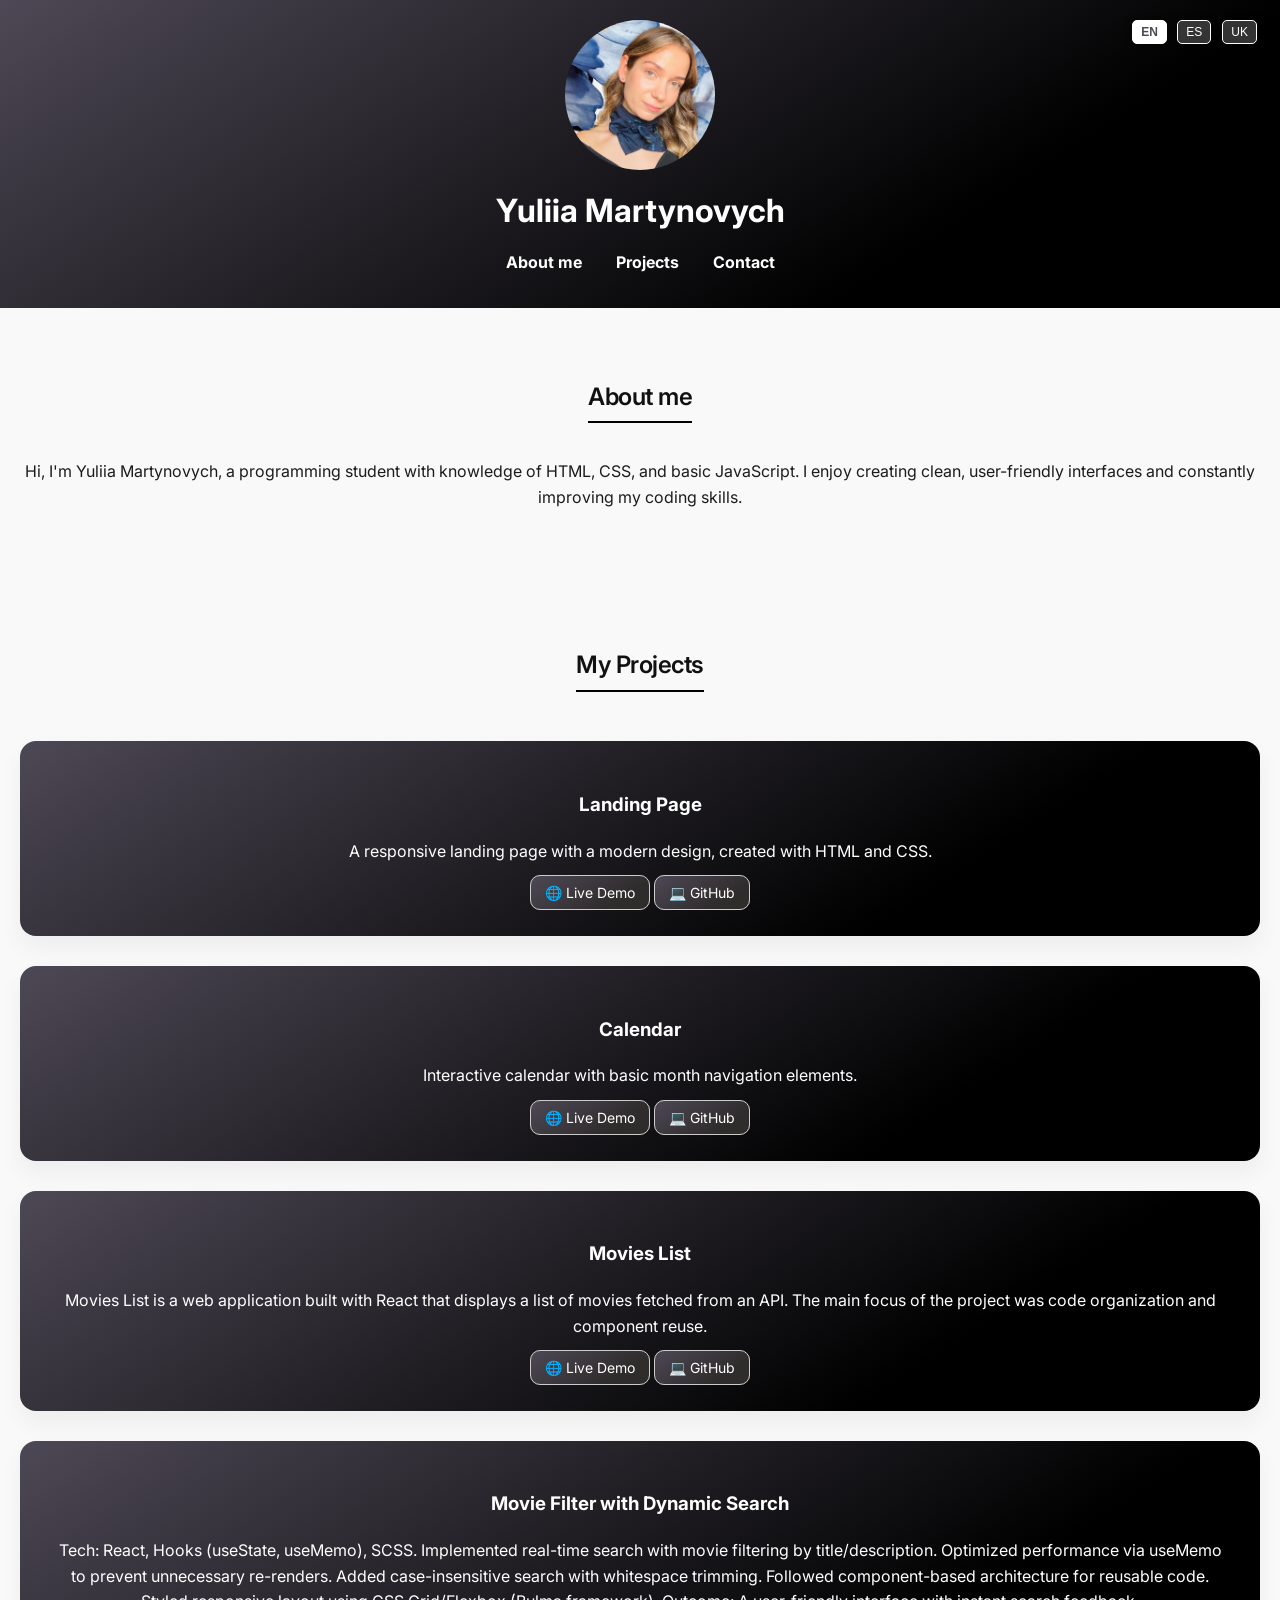
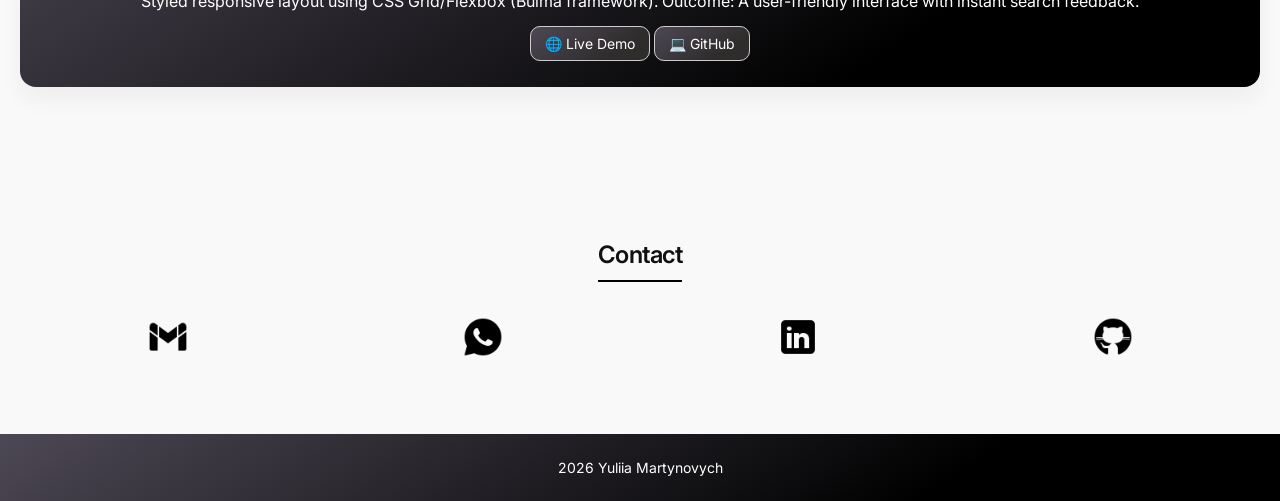
==== index.html @ d43023d7 "Add game2048" ====
<!DOCTYPE html>
<html lang="en">
  <head>
    <meta charset="UTF-8" />
    <meta name="viewport" content="width=device-width, initial-scale=1.0" />
    <title>Yuliia Martynovych - Portfolio</title>
    <link rel="stylesheet" href="css/style.css" />
    <script src="app.js" defer></script>
    <link
      href="https://fonts.googleapis.com/css2?family=Inter:wght@400;600;700&display=swap"
      rel="stylesheet"
    />

    <link rel="icon" type="image/x-icon" href="img/YM.ico" />
  </head>
  <body>
    <header class="header" id="top" role="banner">
      <img
        src="img/perfil.jpg"
        alt="portrait of Yuliia Martynovych"
        class="profile-photo"
      />

      <div class="language-buttons">
        <button onclick="translatePage('en')">EN</button>
        <button onclick="translatePage('es')">ES</button>
        <button onclick="translatePage('uk')">UK</button>
      </div>

      <h1 data-translate="title">Yuliia Martynovych</h1>
      <nav class="header__info" role="navigation" aria-label="Main menu">
        <ul>
          <li><a data-translate="about" href="#about">About me</a></li>
          <li><a data-translate="projects" href="#projects">Projects</a></li>
          <li><a data-translate="contact" href="#contact">Contact</a></li>
        </ul>
      </nav>
    </header>
    <main>
      <section class="about" id="about">
        <h2 data-translate="about">About me</h2>
        <p data-translate="welcome">
          Hi, I'm Yuliia Martynovych, a programming student with knowledge of
          HTML, CSS, and basic JavaScript. I'm passionate about web design and
          technology. I enjoy creating clean, user-friendly interfaces and
          constantly improving my coding skills.
        </p>
      </section>

      <section class="projects" id="projects">
        <h2 data-translate="my_projects">My Projects</h2>

        <div class="project__card">
          <h3>Landing Page</h3>
          <p class="project__card-text">
            A responsive landing page with a modern design, created with HTML
            and CSS.
          </p>
          <div class="project-links">
            <a
              href="https://yuliimar.github.io/layout_landing-page/"
              target="_blank"
              >🌐 Live Demo</a
            >
            <a
              href="https://github.com/yuliimar/layout_landing-page/tree/develop"
              target="_blank"
              >💻 GitHub</a
            >
          </div>
        </div>

        <div class="project__card">
          <h3>Calendar</h3>
          <p class="project__card-text">
            Interactive calendar with basic month navigation elements.
          </p>
          <div class="project-links">
            <a
              href="https://yuliimar.github.io/layout_calendar/"
              target="_blank"
              >🌐 Live Demo</a
            >
            <a
              href="https://github.com/yuliimar/layout_calendar"
              target="_blank"
              >💻 GitHub</a
            >
          </div>
        </div>
        <div class="project__card">
          <h3>Movies List</h3>
          <p class="project__card-text">
            Movies List is a web application built with React that displays a
            list of movies fetched from an API. The main focus of the project
            was code organization and component reuse.
          </p>
          <div class="project-links">
            <a
              href="https://yuliimar.github.io/react_movies-list-js/"
              target="_blank"
              >🌐 Live Demo</a
            >
            <a
              href="https://github.com/yuliimar/react_movies-list-js.git"
              target="_blank"
              >💻 GitHub</a
            >
          </div>
        </div>

        <div class="project__card">
          <h3>Movie Filter with Dynamic Search</h3>
          <p class="project__card-text">
            Tech: React, Hooks (useState, useMemo), SCSS. Implemented real-time
            search with movie filtering by title/description. Optimized
            performance via useMemo to prevent unnecessary re-renders. Added
            case-insensitive search with whitespace trimming. Followed
            component-based architecture for reusable code. Styled responsive
            layout using CSS Grid/Flexbox (Bulma framework). Outcome: A
            user-friendly interface with instant search feedback.
          </p>
          <div class="project-links">
            <a
              href="https://yuliimar.github.io/react_movies-list-filter-js/"
              target="_blank"
              >🌐 Live Demo</a
            >
            <a
              href="https://github.com/yuliimar/react_movies-list-filter-js.git"
              target="_blank"
              >💻 GitHub</a
            >
          </div>
        </div>
      </section>

      <section class="contact" id="contact">
        <h2 data-translate="contact">Contact</h2>
        <div class="contact__container">
          <a
            class="contact__link"
            href="mailto:yuliiamartynovych@gmail.com"
            aria-label="Send email"
            ><img
              class="contact__icon"
              src="img/gmail.png"
              alt="Email Yuliia"
              width="40"
              height="40"
              loading="lazy"
          /></a>

          <a
            class="contact__link"
            href="https://wa.me/+34689287088"
            target="_blank"
            rel="noopener"
            aria-label="Contact by WhatsApp"
            ><img
              class="contact__icon"
              src="img/whatsapp.png"
              alt="Whatsapp Yuliia"
              width="40"
              height="40"
              loading="lazy"
          /></a>
          <a
            class="contact__link"
            href="https://www.linkedin.com/in/yuliia-martynovych-01570817b"
            target="_blank"
            rel="noopener"
            aria-label="Linkedin Yuliia"
            ><img
              class="contact__icon"
              src="img/linkedin.png"
              alt="Linkedin Yuliia"
              width="40"
              height="40"
              loading="lazy"
          /></a>
          <a
            class="contact__link"
            href="https://github.com/yuliimar"
            target="_blank"
            rel="noopener"
            aria-label="GitHub Yuliia"
            ><img
              class="contact__icon"
              src="img/github.png"
              alt="GitHub Yuliia"
              width="40"
              height="40"
              loading="lazy"
          /></a>
        </div>
      </section>
    </main>

    <footer role="contentinfo">
      <p><span id="current-year">2025 </span> Yuliia Martynovych</p>
    </footer>

    <script>
      document.getElementById("current-year").textContent =
        new Date().getFullYear();
    </script>
    <a href="#top" class="scroll__top" aria-label="Back to top">🔝</a>
  </body>
</html>
---- css/style.css ----
html {
  scroll-behavior: smooth;
}

body {
  font-family: "Inter", sans-serif;
  margin: 0;
  padding: 0;
  text-align: center;
  background-color: #f9f9f9;
  color: #1c1c1e;
}

/* Botones de idioma */

@media (max-width: 320px) {
  .language-buttons {
    flex-direction: column;
    gap: 3px;
  }
}

.language-buttons {
  position: absolute;
  top: 15px;
  right: 15px;
  z-index: 100;
  display: flex;
  gap: 5px;

  padding: 5px;
  border-radius: 8px;
  backdrop-filter: blur(5px); /* Efecto de vidrio esmerilado */
}

.language-buttons button {
  background: rgba(255, 255, 255, 0.2);
  border: 1px solid white;
  color: white;
  padding: 4px 8px;
  font-size: 12px;
  margin: 0 3px;
  border-radius: 5px;
  cursor: pointer;
  transition: all 0.3s;
}

@media (max-width: 480px) {
  .header {
    padding-top: 50px;
  }

  .language-buttons {
    top: 5px;
    right: 5px;
  }

  .profile-photo {
    margin-top: 20px; /* Empuja la foto hacia abajo */
  }
}

.language-buttons button:hover {
  background: rgba(255, 255, 255, 0.4);
}

/* Estado activo */
.language-buttons button.active {
  background: white;
  color: #4d4855;
  font-weight: bold;
}

h2 {
  border-bottom: 2px solid #000;
  display: inline-block;
  padding-bottom: 5px;
  font-weight: 600;
  letter-spacing: -0.5px;
  color: #111;
}

h3 {
  color: white;
}

.project-links a {
  background-image: linear-gradient(147deg, #4d4855 0%, #2f2c2c 74%);
  border: 1px solid #ccc;
  padding: 8px 14px;
  border-radius: 10px;
  font-size: 14px;
  transition: all 0.2s ease;
}

.project-links a:hover {
  padding: 10px 16px;
  transform: translateY(-2px);
  box-shadow: 0 4px 6px rgba(0, 0, 0, 0.1);
}

.project__card {
  background-image: linear-gradient(147deg, #4d4855 0%, #000000 74%);
  border-radius: 16px;
  padding: 30px;
  margin: 30px auto;
  box-shadow: 0 12px 24px rgba(0, 0, 0, 0.05);
  transition: box-shadow 0.3s ease;
}

.project__card-text {
  color: white;
}

header {
  background-image: linear-gradient(147deg, #4d4855 0%, #000000 74%);
  color: white;
  padding: 20px;
}

.header__info ul li a {
  color: #1c1c1e;
  font-weight: 600;
}

.header__info ul li a:hover {
  text-decoration: underline;
}

section {
  line-height: 1.6;
  padding: 80px 20px;
}

.profile-photo {
  width: 150px;
  height: 150px;
  border-radius: 50%;
  object-fit: cover;
  display: block;
  margin: 0 auto 10px;
}

.header__info ul {
  list-style: none;
  padding: 0;
}

.header__info ul li {
  display: inline;
  margin: 0 15px;
}

.header__info ul li a {
  color: white;
  text-decoration: none;
  font-weight: bold;
}

section {
  padding: 50px 20px;
  max-width: 1400px;
  margin: auto;
  animation: fadeIn 1s ease-in-out;
}

@media (max-width: 768px) {
  nav ul li {
    display: block;
    margin: 10px 0;
  }
  .profile-photo {
    width: 120px;
    height: 120px;
  }
}

a {
  color: white;
  text-decoration: none;
}

/* Contact */

.contact__container {
  display: flex;
  align-items: center;
  justify-content: space-around;
  gap: 20px;
  margin-top: 15px;
}

.contact__link {
  display: inline-block;
  transition: transform 0.2s ease;
}

.contact__icon {
  width: 40px;
  height: 40px;
  transition: all 0.3s cubic-bezier(0.25, 0.46, 0.45, 1.5);
}

.contact__link:hover {
  transform: translateY(-3px);
}

.contact__link:hover .contact__icon {
  transform: scale(1.2);
}

/* scrollTopBtn */

.scroll__top {
  position: fixed;
  right: 1.5rem;
  bottom: 1.5rem;
  width: 50px;
  height: 50px;
  background: #e1e1e1;
  color: #000;
  border-radius: 50%;
  box-shadow: 0 2px 5px rgba(0, 0, 0, 0.2);
  text-decoration: none;
  font-size: 1.5rem;
  display: flex;
  justify-content: center;
  align-items: center;
  transition: all 0.3s ease;
  opacity: 0;
  visibility: hidden;
  transform: translateY(20px);
  cursor: pointer;
}

.scroll__top.visible {
  opacity: 1;
  visibility: visible;
  transform: translateY(0);
}

.scroll__top:hover {
  background: #d0d0d0;
  transform: translateY(-3px);
}

/* footer diseño */
footer {
  background-color: #4d4855;
  background-image: linear-gradient(147deg, #4d4855 0%, #000000 74%);
  color: white;
  text-align: center;
  padding: 20px;
  margin-top: 20px;
  font-size: 14px;
}

footer p {
  margin: 5px 0;
}

/* Modo oscuro */
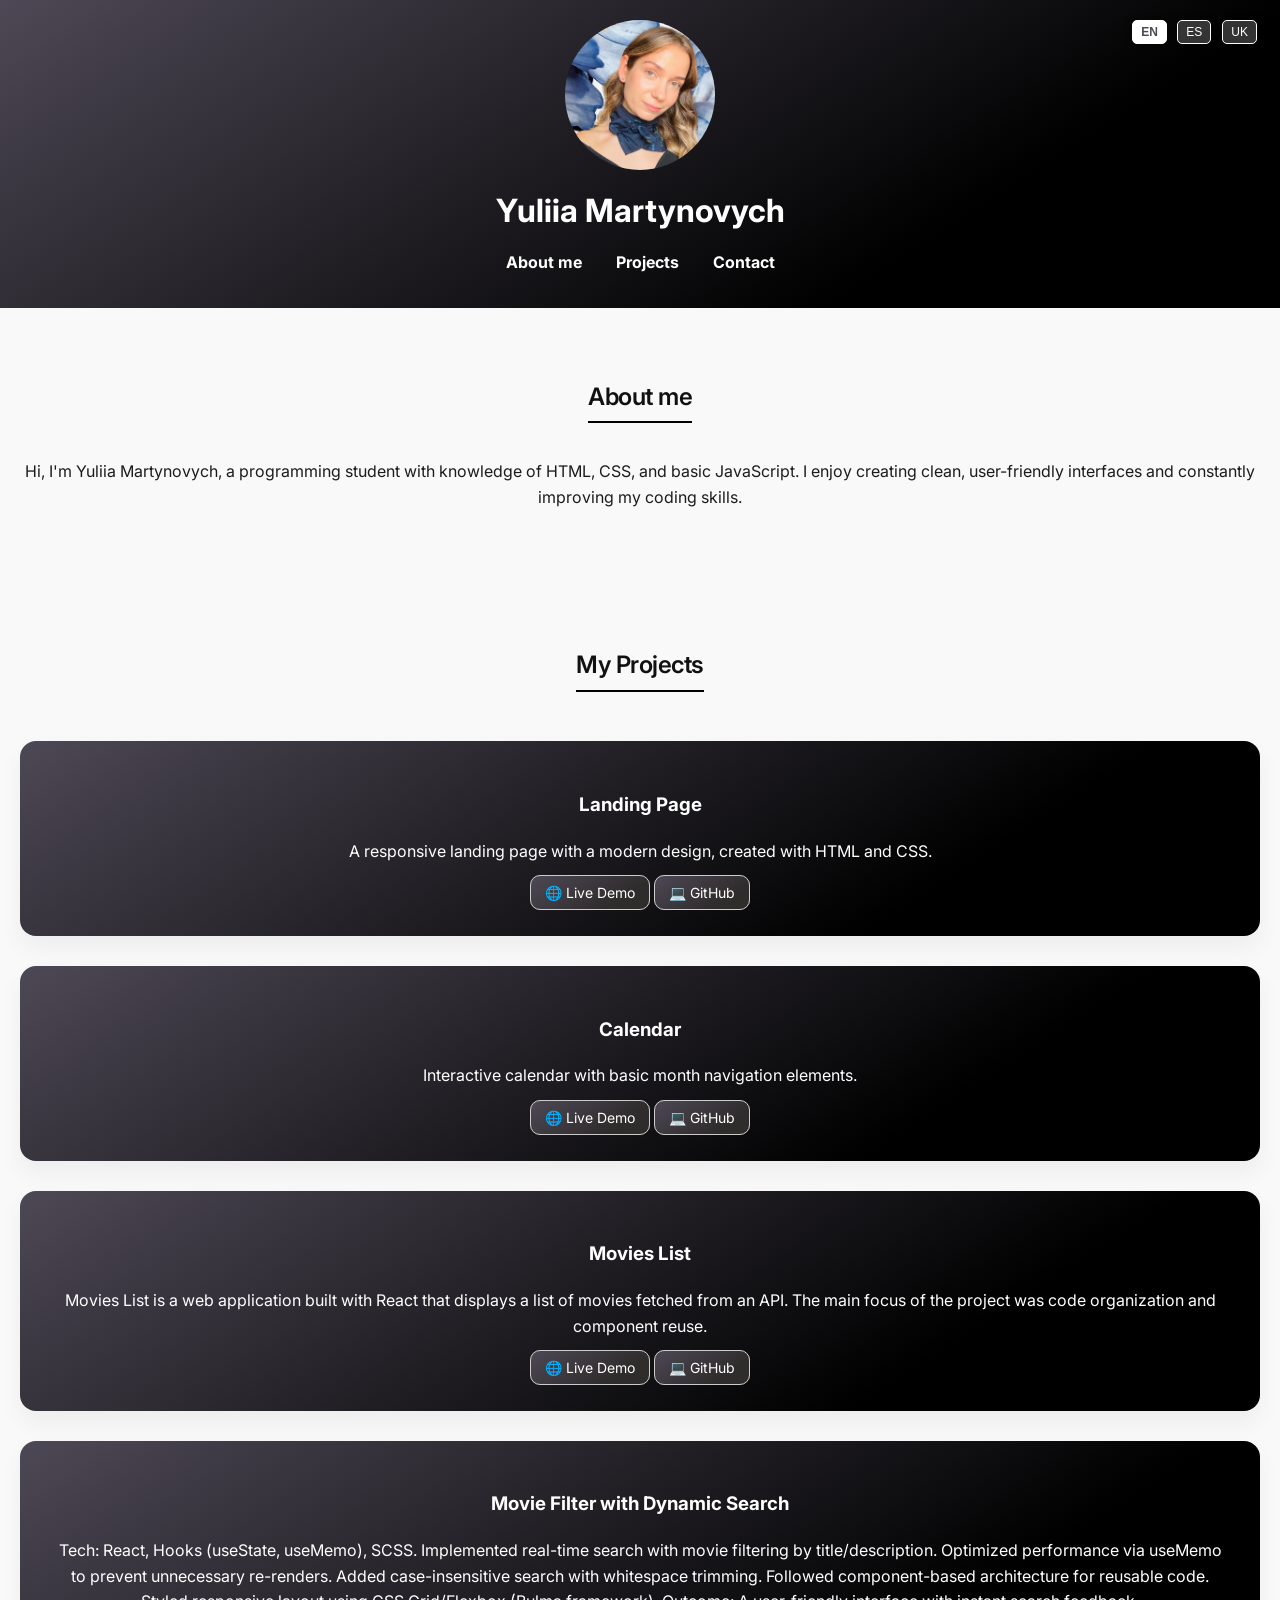
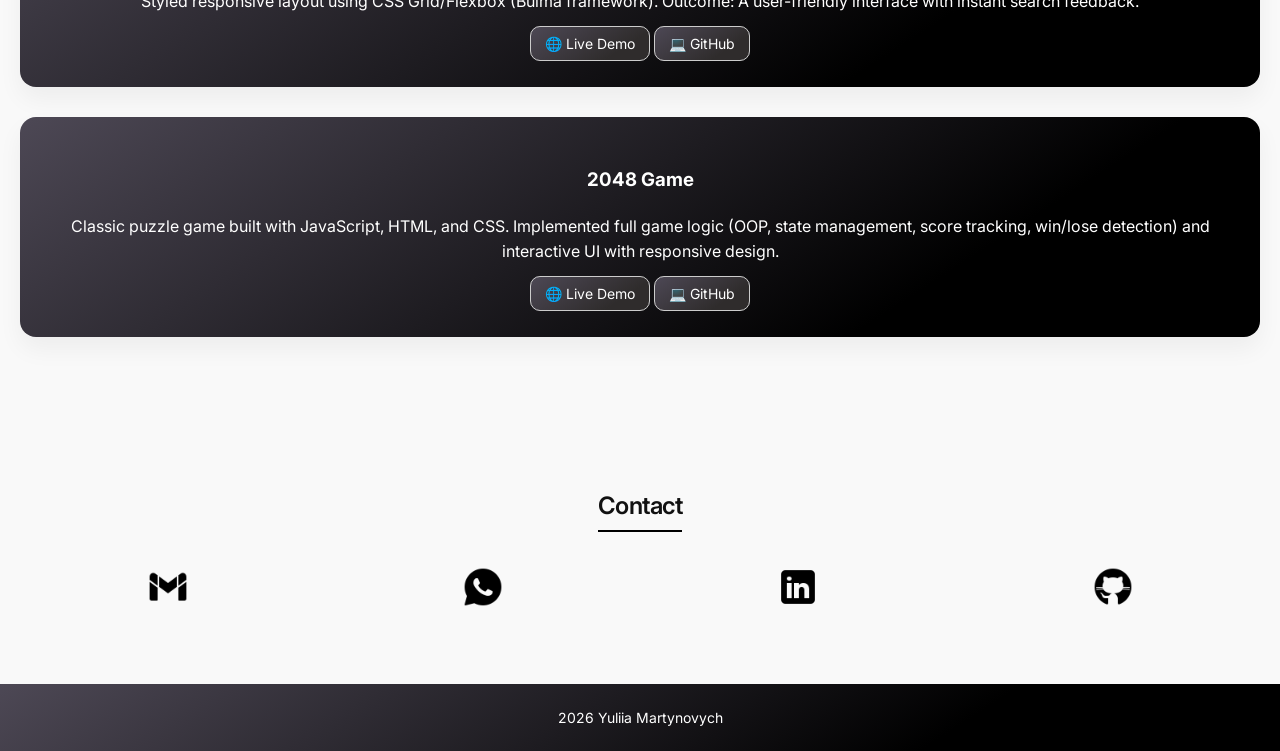
==== commit 5a4fc9a9: "add projects" ====
--- a/index.html
+++ b/index.html
@@ -133,6 +133,25 @@
             >
           </div>
         </div>
+
+        <div class="project__card">
+          <h3>2048 Game</h3>
+          <p class="project__card-text">
+            Classic puzzle game built with JavaScript, HTML, and CSS.
+            Implemented full game logic (OOP, state management, score tracking,
+            win/lose detection) and interactive UI with responsive design.
+          </p>
+          <div class="project-links">
+            <a href="https://yuliimar.github.io/js_2048_game/" target="_blank"
+              >🌐 Live Demo</a
+            >
+            <a
+              href="https://github.com/yuliimar/js_2048_game/tree/develop"
+              target="_blank"
+              >💻 GitHub</a
+            >
+          </div>
+        </div>
       </section>
 
       <section class="contact" id="contact">
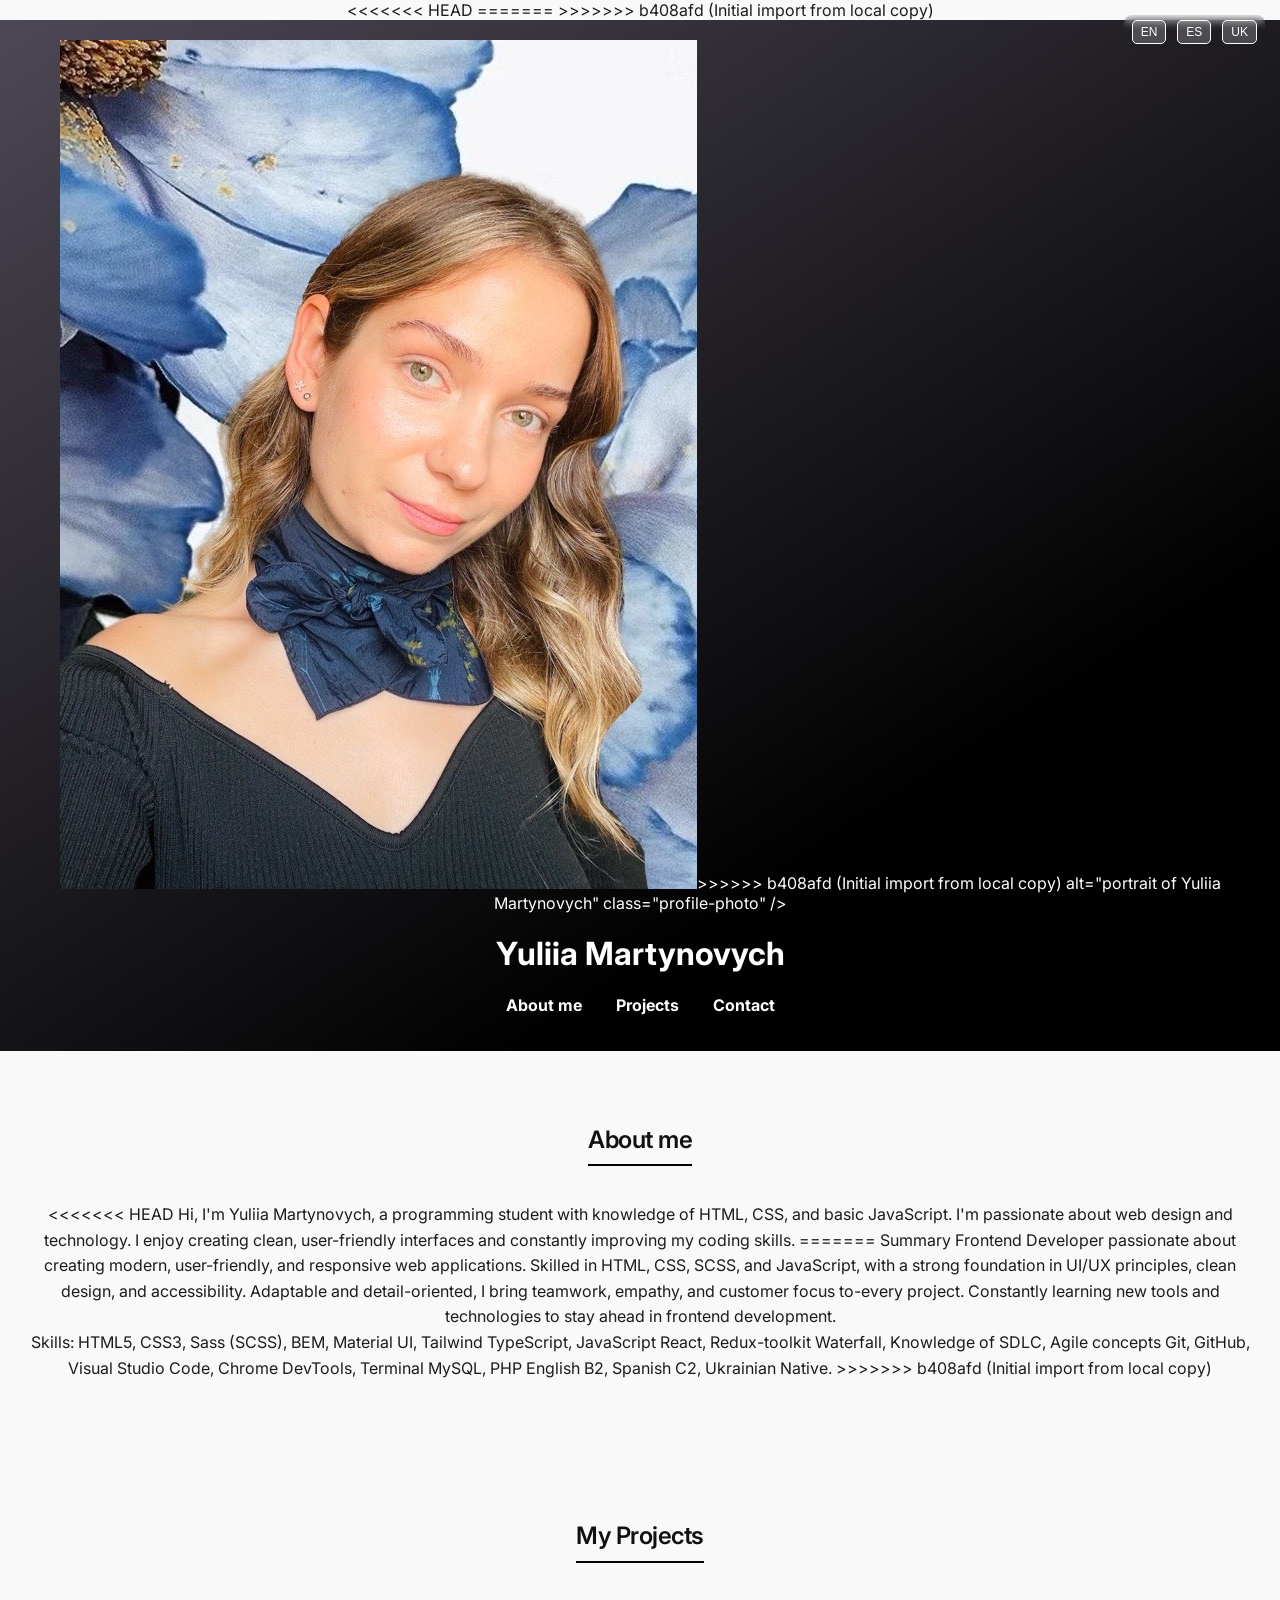
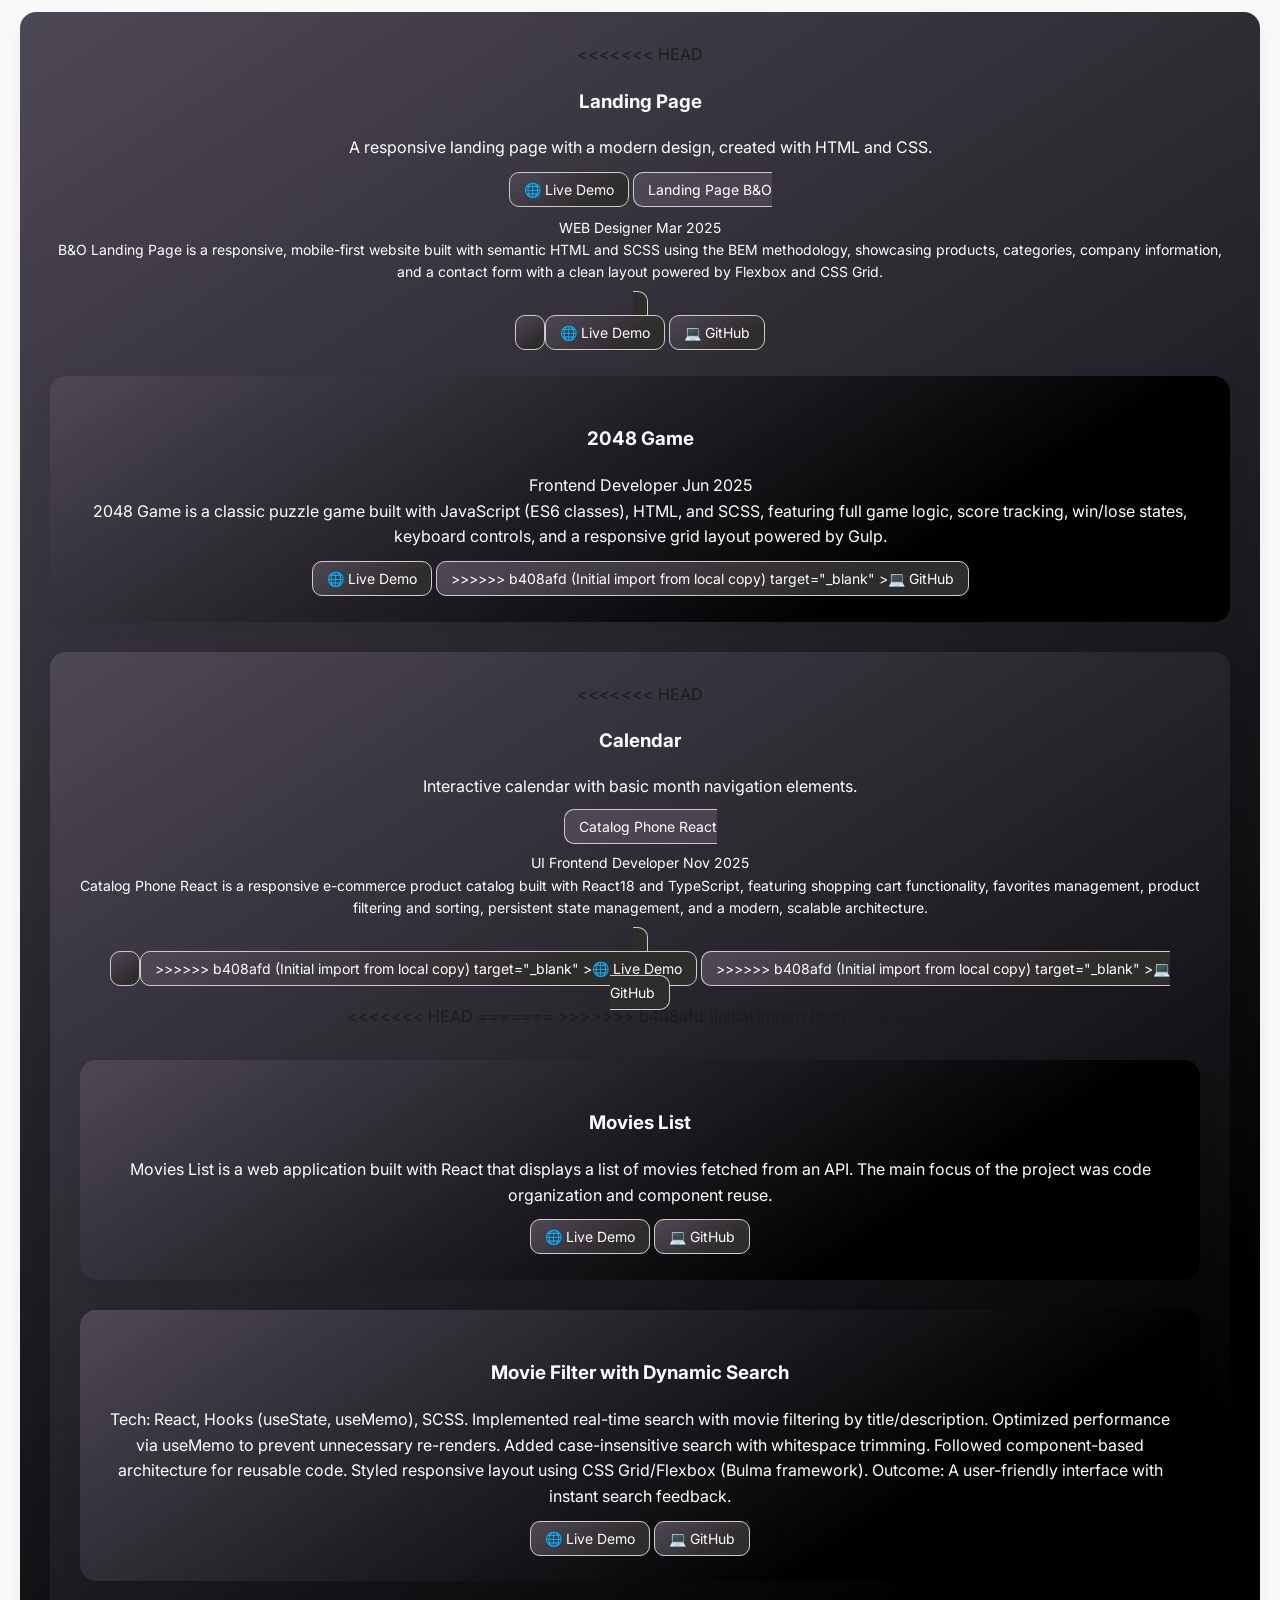
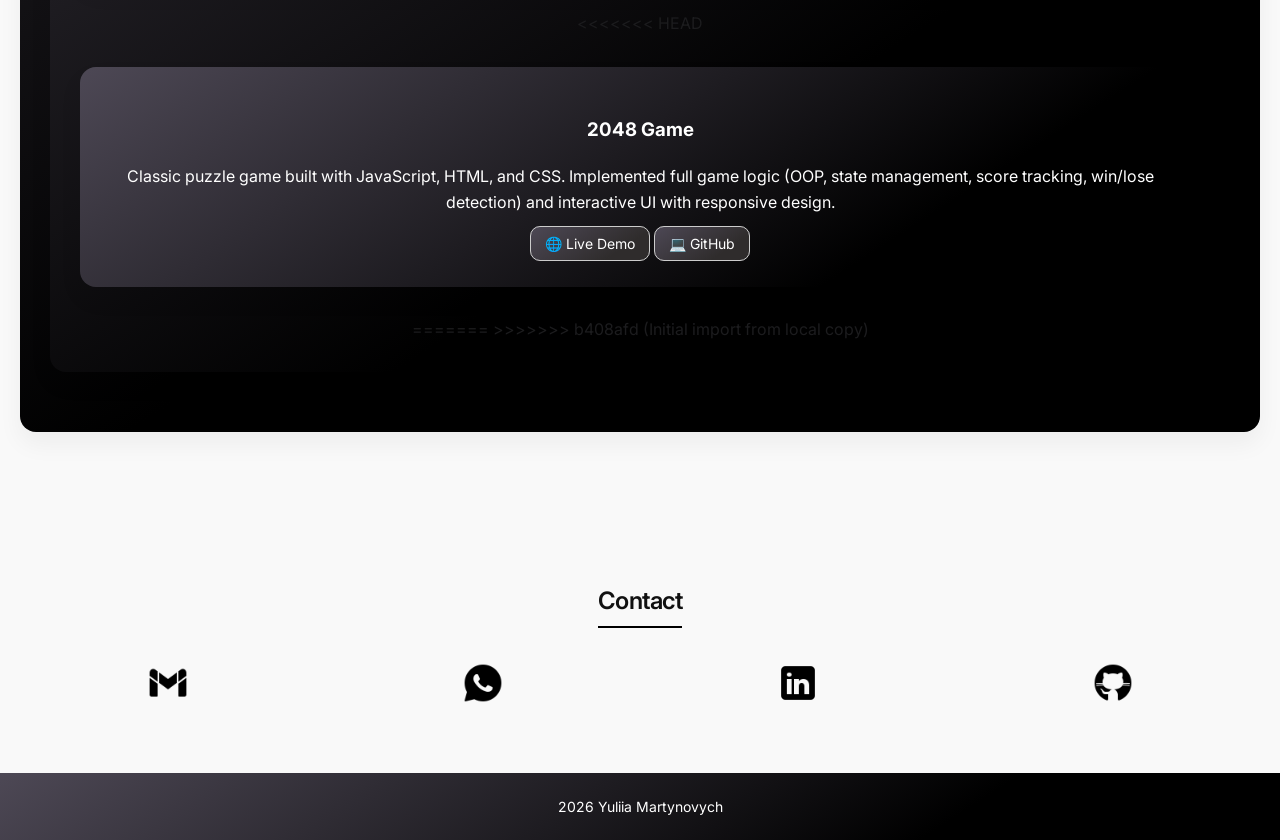
==== commit 126481cb: "Initial import from local copy" ====
--- a/index.html
+++ b/index.html
@@ -1,4 +1,8 @@
+<<<<<<< HEAD
 <!DOCTYPE html>
+=======
+<!doctype html>
+>>>>>>> b408afd (Initial import from local copy)
 <html lang="en">
   <head>
     <meta charset="UTF-8" />
@@ -16,7 +20,11 @@
   <body>
     <header class="header" id="top" role="banner">
       <img
+<<<<<<< HEAD
         src="img/perfil.jpg"
+=======
+        src="img/perfil.jpeg"
+>>>>>>> b408afd (Initial import from local copy)
         alt="portrait of Yuliia Martynovych"
         class="profile-photo"
       />
@@ -40,10 +48,25 @@
       <section class="about" id="about">
         <h2 data-translate="about">About me</h2>
         <p data-translate="welcome">
+<<<<<<< HEAD
           Hi, I'm Yuliia Martynovych, a programming student with knowledge of
           HTML, CSS, and basic JavaScript. I'm passionate about web design and
           technology. I enjoy creating clean, user-friendly interfaces and
           constantly improving my coding skills.
+=======
+          Summary Frontend Developer passionate about creating modern,
+          user-friendly, and responsive web applications. Skilled in HTML, CSS,
+          SCSS, and JavaScript, with a strong foundation in UI/UX principles,
+          clean design, and accessibility. Adaptable and detail-oriented, I
+          bring teamwork, empathy, and customer focus to-every project.
+          Constantly learning new tools and technologies to stay ahead in
+          frontend development.
+          <br />
+          Skills: HTML5, CSS3, Sass (SCSS), BEM, Material UI, Tailwind
+          TypeScript, JavaScript React, Redux-toolkit Waterfall, Knowledge of
+          SDLC, Agile concepts Git, GitHub, Visual Studio Code, Chrome DevTools,
+          Terminal MySQL, PHP English B2, Spanish C2, Ukrainian Native.
+>>>>>>> b408afd (Initial import from local copy)
         </p>
       </section>
 
@@ -51,6 +74,7 @@
         <h2 data-translate="my_projects">My Projects</h2>
 
         <div class="project__card">
+<<<<<<< HEAD
           <h3>Landing Page</h3>
           <p class="project__card-text">
             A responsive landing page with a modern design, created with HTML
@@ -64,13 +88,51 @@
             >
             <a
               href="https://github.com/yuliimar/layout_landing-page/tree/develop"
-              target="_blank"
-              >💻 GitHub</a
-            >
-          </div>
-        </div>
-
-        <div class="project__card">
+=======
+          <h3>Landing Page B&O</h3>
+          <p class="project__card-text">
+            WEB Designer Mar 2025
+            <br />
+            B&O Landing Page is a responsive, mobile-first website built with
+            semantic HTML and SCSS using the BEM methodology, showcasing
+            products, categories, company information, and a contact form with a
+            clean layout powered by Flexbox and CSS Grid.
+          </p>
+          <div class="project-links">
+            <a href="https://yuliimar.github.io/b-q-page/" target="_blank"
+              >🌐 Live Demo</a
+            >
+            <a href="https://github.com/yuliimar/b-q-page" target="_blank"
+              >💻 GitHub</a
+            >
+          </div>
+        </div>
+
+        <div class="project__card">
+          <h3>2048 Game</h3>
+          <p class="project__card-text">
+            Frontend Developer Jun 2025
+            <br />
+            2048 Game is a classic puzzle game built with JavaScript (ES6
+            classes), HTML, and SCSS, featuring full game logic, score tracking,
+            win/lose states, keyboard controls, and a responsive grid layout
+            powered by Gulp.
+          </p>
+          <div class="project-links">
+            <a href="https://yuliimar.github.io/js_2048_game/" target="_blank"
+              >🌐 Live Demo</a
+            >
+            <a
+              href="https://github.com/yuliimar/js_2048_game/tree/develop"
+>>>>>>> b408afd (Initial import from local copy)
+              target="_blank"
+              >💻 GitHub</a
+            >
+          </div>
+        </div>
+
+        <div class="project__card">
+<<<<<<< HEAD
           <h3>Calendar</h3>
           <p class="project__card-text">
             Interactive calendar with basic month navigation elements.
@@ -78,16 +140,38 @@
           <div class="project-links">
             <a
               href="https://yuliimar.github.io/layout_calendar/"
-              target="_blank"
-              >🌐 Live Demo</a
-            >
-            <a
-              href="https://github.com/yuliimar/layout_calendar"
-              target="_blank"
-              >💻 GitHub</a
-            >
-          </div>
-        </div>
+=======
+          <h3>Catalog Phone React</h3>
+          <p class="project__card-text">
+            UI Frontend Developer Nov 2025
+            <br />
+            Catalog Phone React is a responsive e-commerce product catalog built
+            with React18 and TypeScript, featuring shopping cart functionality,
+            favorites management, product filtering and sorting, persistent
+            state management, and a modern, scalable architecture.
+          </p>
+          <div class="project-links">
+            <a
+              href="https://yuliimar.github.io/catalog-phone-react/"
+>>>>>>> b408afd (Initial import from local copy)
+              target="_blank"
+              >🌐 Live Demo</a
+            >
+            <a
+<<<<<<< HEAD
+              href="https://github.com/yuliimar/layout_calendar/tree/develop"
+=======
+              href="https://github.com/yuliimar/catalog-phone-react"
+>>>>>>> b408afd (Initial import from local copy)
+              target="_blank"
+              >💻 GitHub</a
+            >
+          </div>
+        </div>
+<<<<<<< HEAD
+=======
+
+>>>>>>> b408afd (Initial import from local copy)
         <div class="project__card">
           <h3>Movies List</h3>
           <p class="project__card-text">
@@ -102,7 +186,7 @@
               >🌐 Live Demo</a
             >
             <a
-              href="https://github.com/yuliimar/react_movies-list-js.git"
+              href="https://github.com/yuliimar/react_movies-list-js/tree/develop"
               target="_blank"
               >💻 GitHub</a
             >
@@ -127,12 +211,13 @@
               >🌐 Live Demo</a
             >
             <a
-              href="https://github.com/yuliimar/react_movies-list-filter-js.git"
-              target="_blank"
-              >💻 GitHub</a
-            >
-          </div>
-        </div>
+              href="https://github.com/yuliimar/react_movies-list-filter-js/tree/develop"
+              target="_blank"
+              >💻 GitHub</a
+            >
+          </div>
+        </div>
+<<<<<<< HEAD
 
         <div class="project__card">
           <h3>2048 Game</h3>
@@ -152,6 +237,8 @@
             >
           </div>
         </div>
+=======
+>>>>>>> b408afd (Initial import from local copy)
       </section>
 
       <section class="contact" id="contact">
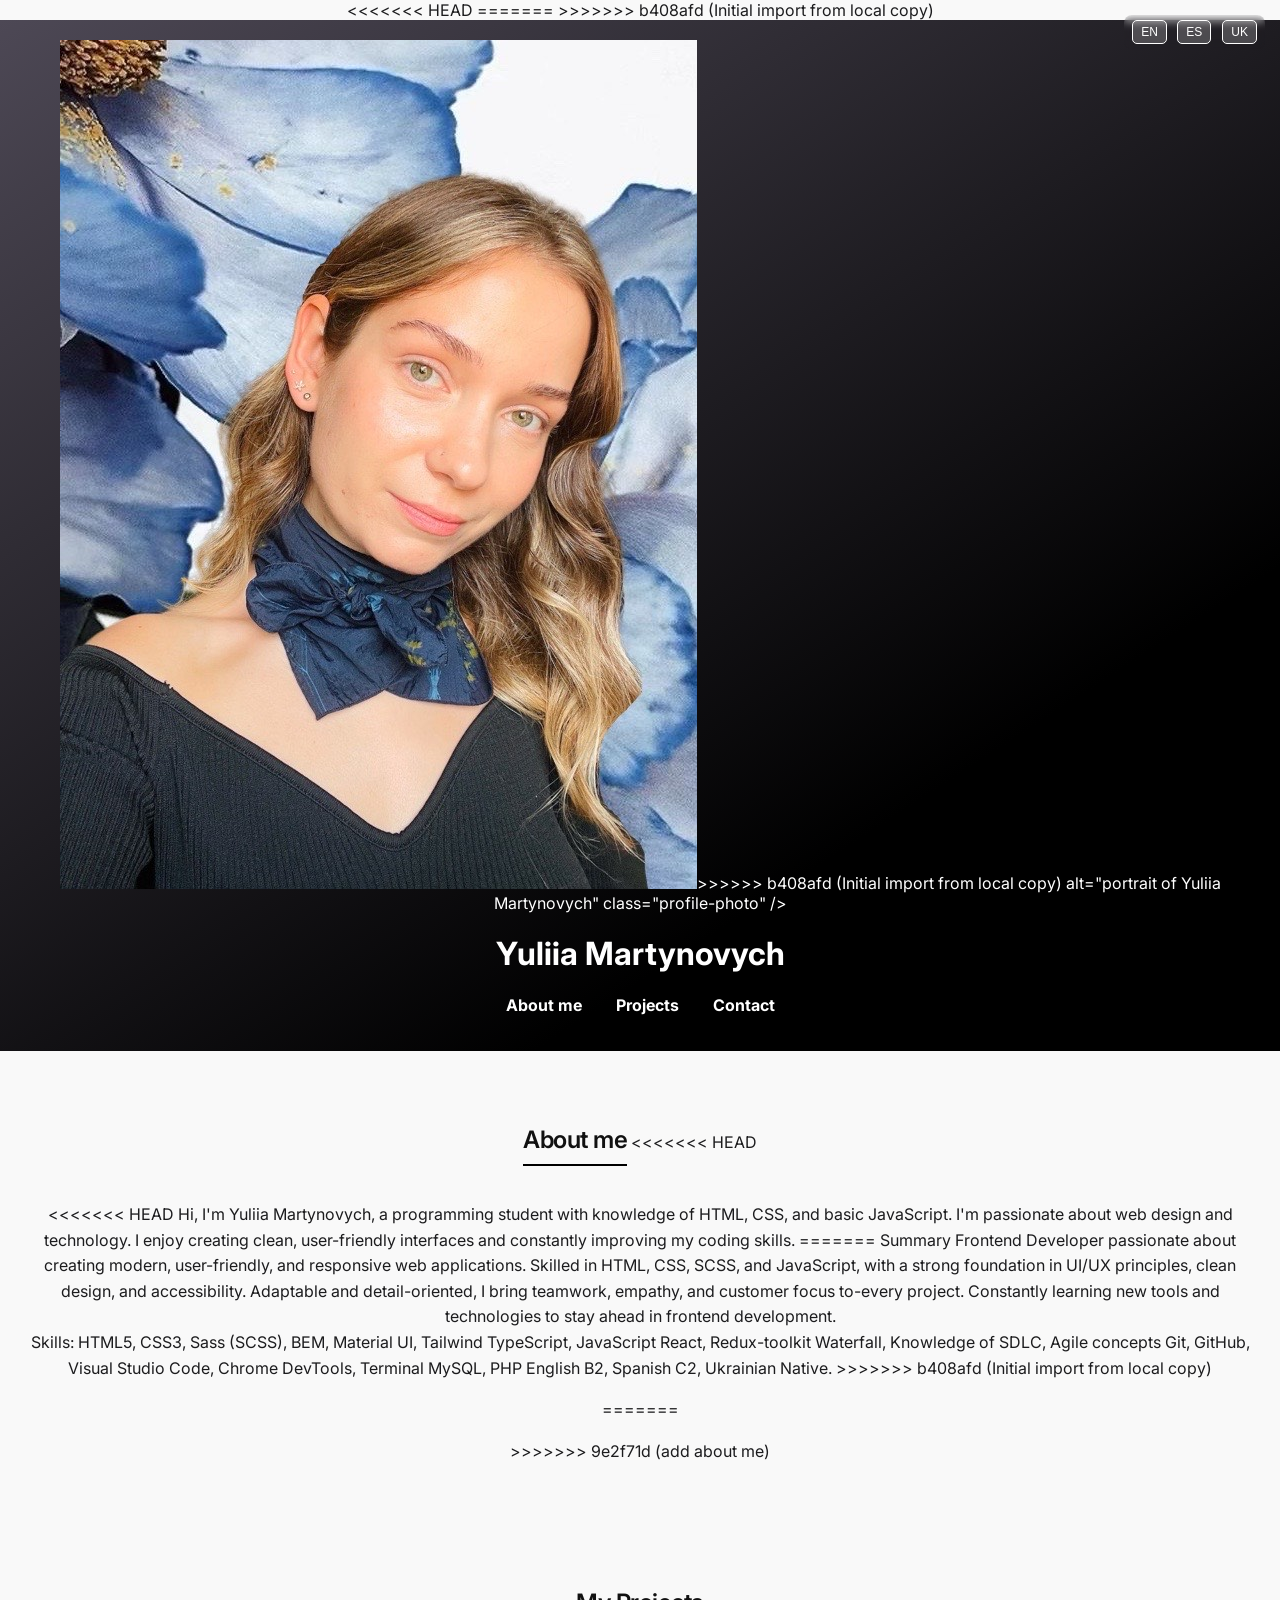
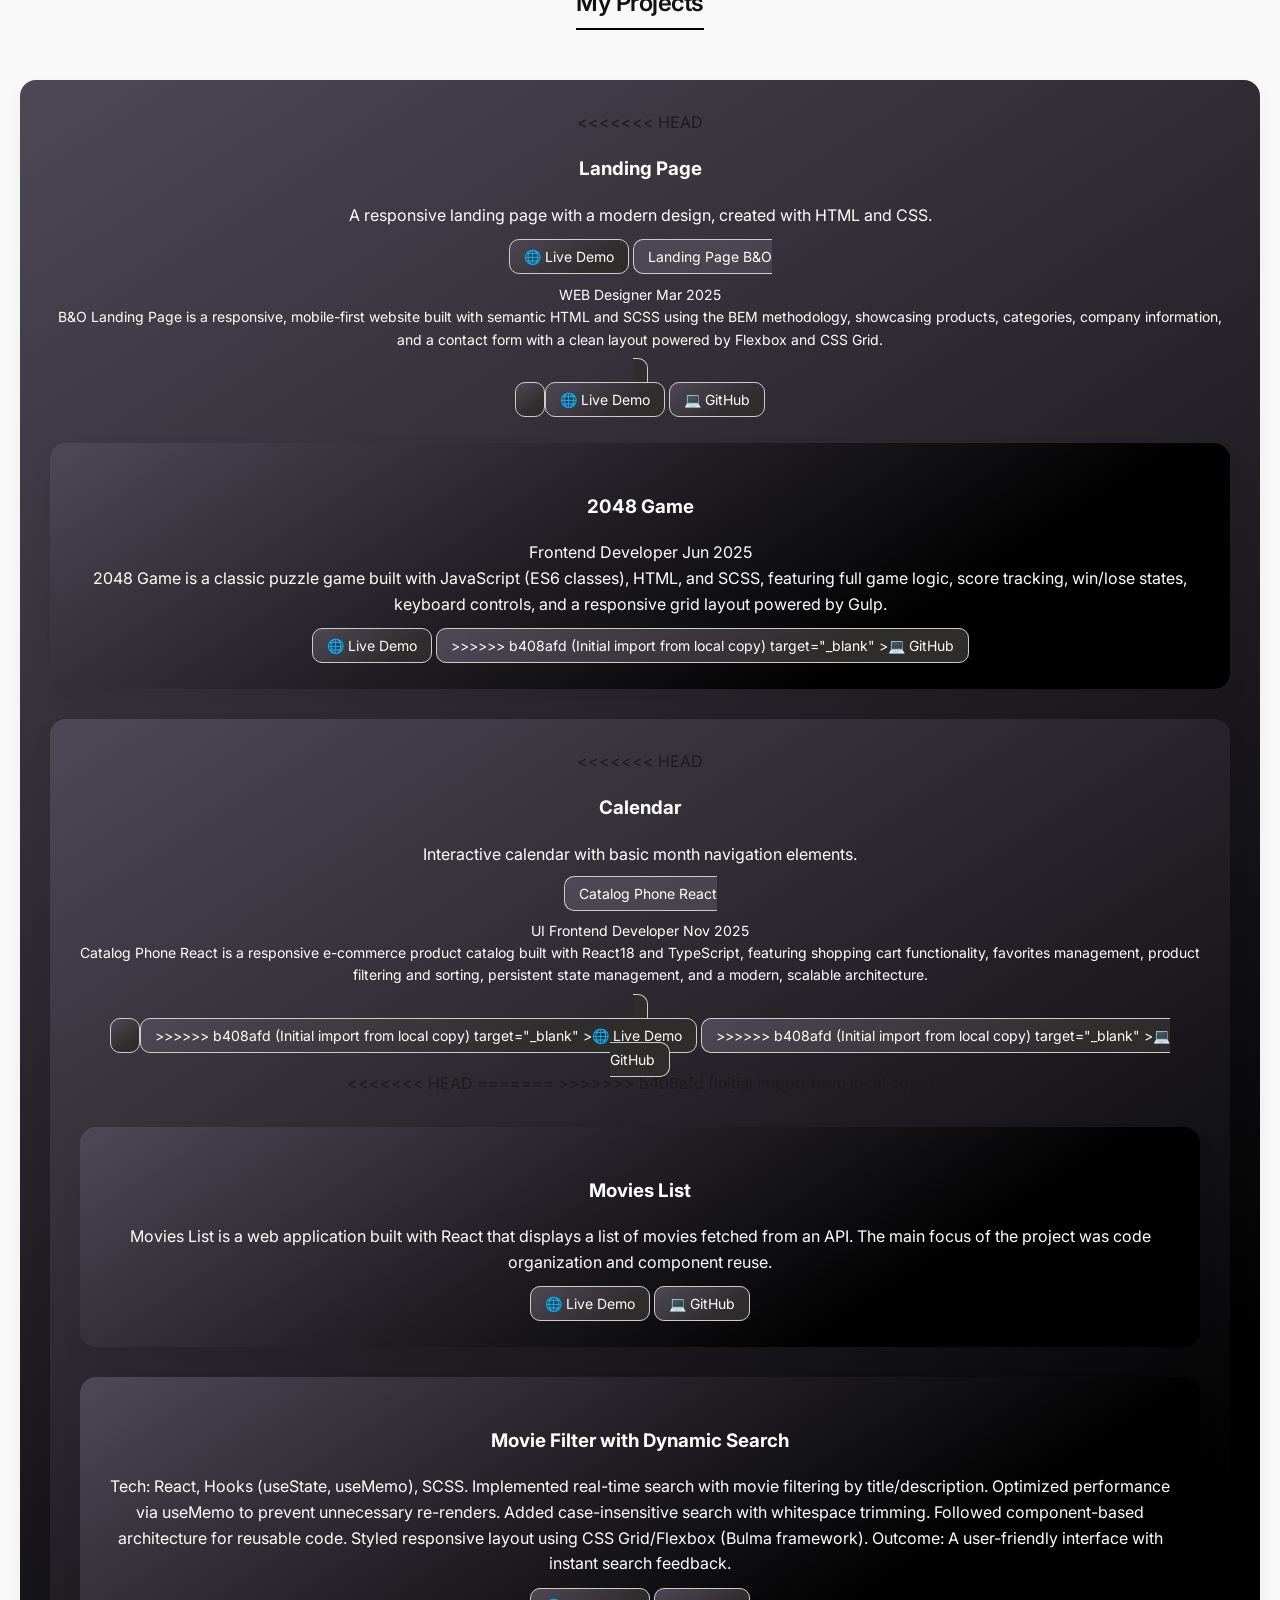
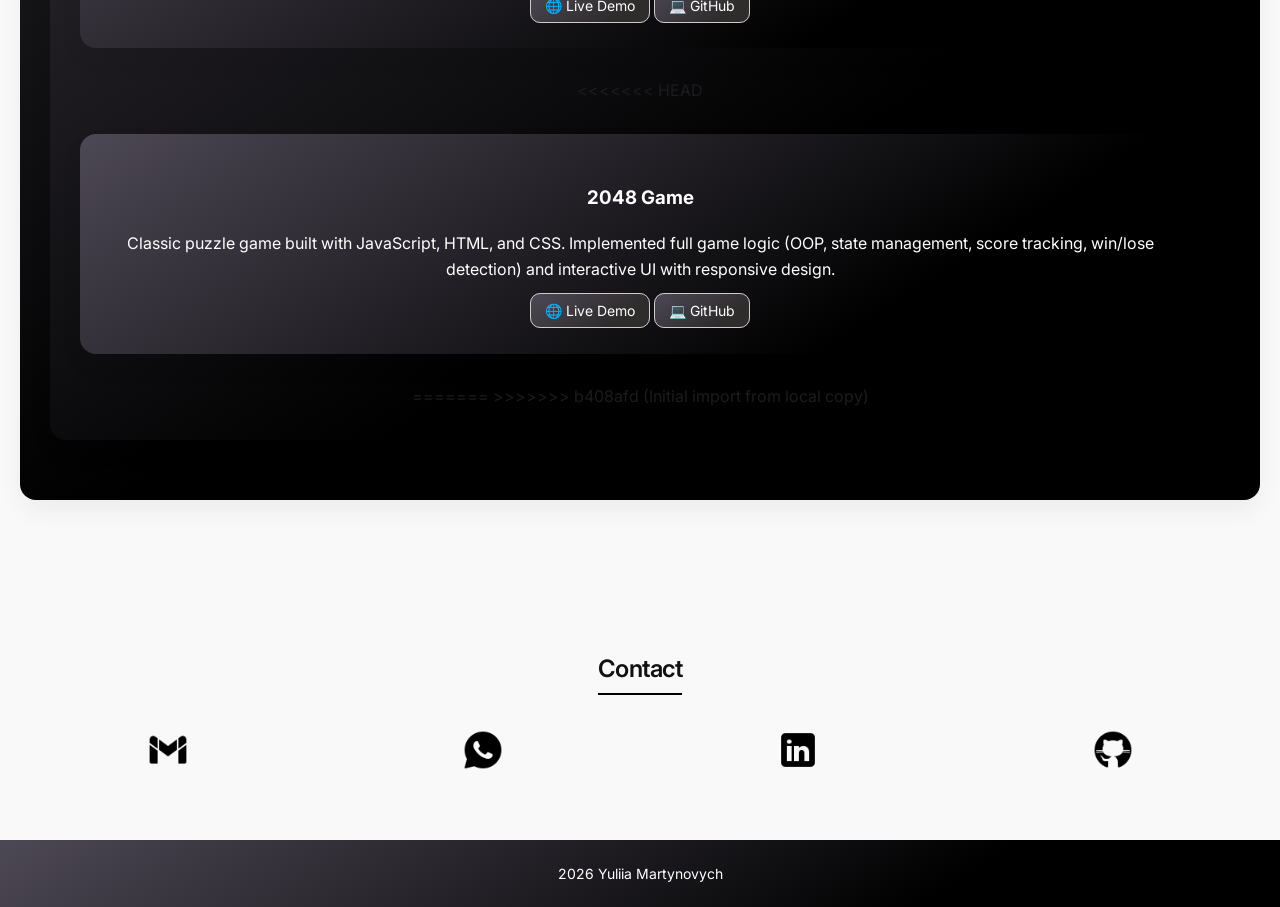
==== commit 5b07eb6d: "add about me" ====
--- a/index.html
+++ b/index.html
@@ -47,6 +47,7 @@
     <main>
       <section class="about" id="about">
         <h2 data-translate="about">About me</h2>
+<<<<<<< HEAD
         <p data-translate="welcome">
 <<<<<<< HEAD
           Hi, I'm Yuliia Martynovych, a programming student with knowledge of
@@ -68,6 +69,9 @@
           Terminal MySQL, PHP English B2, Spanish C2, Ukrainian Native.
 >>>>>>> b408afd (Initial import from local copy)
         </p>
+=======
+        <p data-translate="welcome"></p>
+>>>>>>> 9e2f71d (add about me)
       </section>
 
       <section class="projects" id="projects">
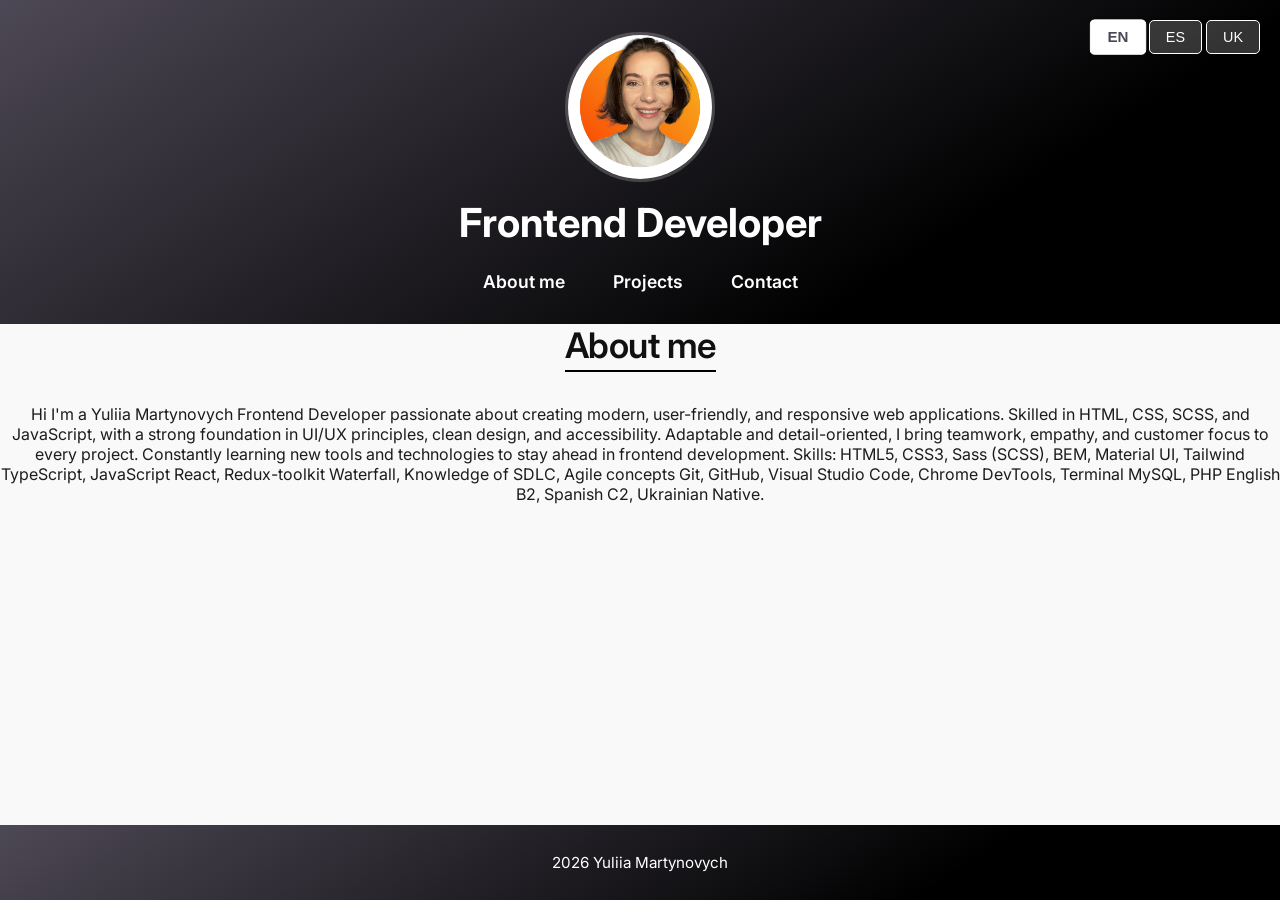
==== commit fb8c7566: "main page update" ====
--- a/index.html
+++ b/index.html
@@ -1,8 +1,4 @@
-<<<<<<< HEAD
-<!DOCTYPE html>
-=======
 <!doctype html>
->>>>>>> b408afd (Initial import from local copy)
 <html lang="en">
   <head>
     <meta charset="UTF-8" />
@@ -20,295 +16,61 @@
   <body>
     <header class="header" id="top" role="banner">
       <img
-<<<<<<< HEAD
-        src="img/perfil.jpg"
-=======
         src="img/perfil.jpeg"
->>>>>>> b408afd (Initial import from local copy)
         alt="portrait of Yuliia Martynovych"
         class="profile-photo"
       />
 
       <div class="language-buttons">
-        <button onclick="translatePage('en')">EN</button>
-        <button onclick="translatePage('es')">ES</button>
-        <button onclick="translatePage('uk')">UK</button>
+        <button class="lang-btn" onclick="translatePage('en')">EN</button>
+        <button class="lang-btn" onclick="translatePage('es')">ES</button>
+        <button class="lang-btn" onclick="translatePage('uk')">UK</button>
       </div>
 
-      <h1 data-translate="title">Yuliia Martynovych</h1>
-      <nav class="header__info" role="navigation" aria-label="Main menu">
+      <h1>Frontend Developer</h1>
+
+      <nav class="header__nav" role="navigation" aria-label="Main menu">
         <ul>
-          <li><a data-translate="about" href="#about">About me</a></li>
-          <li><a data-translate="projects" href="#projects">Projects</a></li>
-          <li><a data-translate="contact" href="#contact">Contact</a></li>
+          <li>
+            <a
+              href="index.html"
+              class="nav-link"
+              data-translate="about"
+              id="nav-about"
+              >About me</a
+            >
+          </li>
+          <li>
+            <a
+              href="projects.html"
+              class="nav-link"
+              data-translate="projects"
+              id="nav-projects"
+              >Projects</a
+            >
+          </li>
+          <li>
+            <a
+              href="contact.html"
+              class="nav-link"
+              data-translate="contact"
+              id="nav-contact"
+              >Contact</a
+            >
+          </li>
         </ul>
       </nav>
     </header>
     <main>
       <section class="about" id="about">
         <h2 data-translate="about">About me</h2>
-<<<<<<< HEAD
-        <p data-translate="welcome">
-<<<<<<< HEAD
-          Hi, I'm Yuliia Martynovych, a programming student with knowledge of
-          HTML, CSS, and basic JavaScript. I'm passionate about web design and
-          technology. I enjoy creating clean, user-friendly interfaces and
-          constantly improving my coding skills.
-=======
-          Summary Frontend Developer passionate about creating modern,
-          user-friendly, and responsive web applications. Skilled in HTML, CSS,
-          SCSS, and JavaScript, with a strong foundation in UI/UX principles,
-          clean design, and accessibility. Adaptable and detail-oriented, I
-          bring teamwork, empathy, and customer focus to-every project.
-          Constantly learning new tools and technologies to stay ahead in
-          frontend development.
-          <br />
-          Skills: HTML5, CSS3, Sass (SCSS), BEM, Material UI, Tailwind
-          TypeScript, JavaScript React, Redux-toolkit Waterfall, Knowledge of
-          SDLC, Agile concepts Git, GitHub, Visual Studio Code, Chrome DevTools,
-          Terminal MySQL, PHP English B2, Spanish C2, Ukrainian Native.
->>>>>>> b408afd (Initial import from local copy)
-        </p>
-=======
         <p data-translate="welcome"></p>
->>>>>>> 9e2f71d (add about me)
-      </section>
-
-      <section class="projects" id="projects">
-        <h2 data-translate="my_projects">My Projects</h2>
-
-        <div class="project__card">
-<<<<<<< HEAD
-          <h3>Landing Page</h3>
-          <p class="project__card-text">
-            A responsive landing page with a modern design, created with HTML
-            and CSS.
-          </p>
-          <div class="project-links">
-            <a
-              href="https://yuliimar.github.io/layout_landing-page/"
-              target="_blank"
-              >🌐 Live Demo</a
-            >
-            <a
-              href="https://github.com/yuliimar/layout_landing-page/tree/develop"
-=======
-          <h3>Landing Page B&O</h3>
-          <p class="project__card-text">
-            WEB Designer Mar 2025
-            <br />
-            B&O Landing Page is a responsive, mobile-first website built with
-            semantic HTML and SCSS using the BEM methodology, showcasing
-            products, categories, company information, and a contact form with a
-            clean layout powered by Flexbox and CSS Grid.
-          </p>
-          <div class="project-links">
-            <a href="https://yuliimar.github.io/b-q-page/" target="_blank"
-              >🌐 Live Demo</a
-            >
-            <a href="https://github.com/yuliimar/b-q-page" target="_blank"
-              >💻 GitHub</a
-            >
-          </div>
-        </div>
-
-        <div class="project__card">
-          <h3>2048 Game</h3>
-          <p class="project__card-text">
-            Frontend Developer Jun 2025
-            <br />
-            2048 Game is a classic puzzle game built with JavaScript (ES6
-            classes), HTML, and SCSS, featuring full game logic, score tracking,
-            win/lose states, keyboard controls, and a responsive grid layout
-            powered by Gulp.
-          </p>
-          <div class="project-links">
-            <a href="https://yuliimar.github.io/js_2048_game/" target="_blank"
-              >🌐 Live Demo</a
-            >
-            <a
-              href="https://github.com/yuliimar/js_2048_game/tree/develop"
->>>>>>> b408afd (Initial import from local copy)
-              target="_blank"
-              >💻 GitHub</a
-            >
-          </div>
-        </div>
-
-        <div class="project__card">
-<<<<<<< HEAD
-          <h3>Calendar</h3>
-          <p class="project__card-text">
-            Interactive calendar with basic month navigation elements.
-          </p>
-          <div class="project-links">
-            <a
-              href="https://yuliimar.github.io/layout_calendar/"
-=======
-          <h3>Catalog Phone React</h3>
-          <p class="project__card-text">
-            UI Frontend Developer Nov 2025
-            <br />
-            Catalog Phone React is a responsive e-commerce product catalog built
-            with React18 and TypeScript, featuring shopping cart functionality,
-            favorites management, product filtering and sorting, persistent
-            state management, and a modern, scalable architecture.
-          </p>
-          <div class="project-links">
-            <a
-              href="https://yuliimar.github.io/catalog-phone-react/"
->>>>>>> b408afd (Initial import from local copy)
-              target="_blank"
-              >🌐 Live Demo</a
-            >
-            <a
-<<<<<<< HEAD
-              href="https://github.com/yuliimar/layout_calendar/tree/develop"
-=======
-              href="https://github.com/yuliimar/catalog-phone-react"
->>>>>>> b408afd (Initial import from local copy)
-              target="_blank"
-              >💻 GitHub</a
-            >
-          </div>
-        </div>
-<<<<<<< HEAD
-=======
-
->>>>>>> b408afd (Initial import from local copy)
-        <div class="project__card">
-          <h3>Movies List</h3>
-          <p class="project__card-text">
-            Movies List is a web application built with React that displays a
-            list of movies fetched from an API. The main focus of the project
-            was code organization and component reuse.
-          </p>
-          <div class="project-links">
-            <a
-              href="https://yuliimar.github.io/react_movies-list-js/"
-              target="_blank"
-              >🌐 Live Demo</a
-            >
-            <a
-              href="https://github.com/yuliimar/react_movies-list-js/tree/develop"
-              target="_blank"
-              >💻 GitHub</a
-            >
-          </div>
-        </div>
-
-        <div class="project__card">
-          <h3>Movie Filter with Dynamic Search</h3>
-          <p class="project__card-text">
-            Tech: React, Hooks (useState, useMemo), SCSS. Implemented real-time
-            search with movie filtering by title/description. Optimized
-            performance via useMemo to prevent unnecessary re-renders. Added
-            case-insensitive search with whitespace trimming. Followed
-            component-based architecture for reusable code. Styled responsive
-            layout using CSS Grid/Flexbox (Bulma framework). Outcome: A
-            user-friendly interface with instant search feedback.
-          </p>
-          <div class="project-links">
-            <a
-              href="https://yuliimar.github.io/react_movies-list-filter-js/"
-              target="_blank"
-              >🌐 Live Demo</a
-            >
-            <a
-              href="https://github.com/yuliimar/react_movies-list-filter-js/tree/develop"
-              target="_blank"
-              >💻 GitHub</a
-            >
-          </div>
-        </div>
-<<<<<<< HEAD
-
-        <div class="project__card">
-          <h3>2048 Game</h3>
-          <p class="project__card-text">
-            Classic puzzle game built with JavaScript, HTML, and CSS.
-            Implemented full game logic (OOP, state management, score tracking,
-            win/lose detection) and interactive UI with responsive design.
-          </p>
-          <div class="project-links">
-            <a href="https://yuliimar.github.io/js_2048_game/" target="_blank"
-              >🌐 Live Demo</a
-            >
-            <a
-              href="https://github.com/yuliimar/js_2048_game/tree/develop"
-              target="_blank"
-              >💻 GitHub</a
-            >
-          </div>
-        </div>
-=======
->>>>>>> b408afd (Initial import from local copy)
-      </section>
-
-      <section class="contact" id="contact">
-        <h2 data-translate="contact">Contact</h2>
-        <div class="contact__container">
-          <a
-            class="contact__link"
-            href="mailto:yuliiamartynovych@gmail.com"
-            aria-label="Send email"
-            ><img
-              class="contact__icon"
-              src="img/gmail.png"
-              alt="Email Yuliia"
-              width="40"
-              height="40"
-              loading="lazy"
-          /></a>
-
-          <a
-            class="contact__link"
-            href="https://wa.me/+34689287088"
-            target="_blank"
-            rel="noopener"
-            aria-label="Contact by WhatsApp"
-            ><img
-              class="contact__icon"
-              src="img/whatsapp.png"
-              alt="Whatsapp Yuliia"
-              width="40"
-              height="40"
-              loading="lazy"
-          /></a>
-          <a
-            class="contact__link"
-            href="https://www.linkedin.com/in/yuliia-martynovych-01570817b"
-            target="_blank"
-            rel="noopener"
-            aria-label="Linkedin Yuliia"
-            ><img
-              class="contact__icon"
-              src="img/linkedin.png"
-              alt="Linkedin Yuliia"
-              width="40"
-              height="40"
-              loading="lazy"
-          /></a>
-          <a
-            class="contact__link"
-            href="https://github.com/yuliimar"
-            target="_blank"
-            rel="noopener"
-            aria-label="GitHub Yuliia"
-            ><img
-              class="contact__icon"
-              src="img/github.png"
-              alt="GitHub Yuliia"
-              width="40"
-              height="40"
-              loading="lazy"
-          /></a>
-        </div>
       </section>
     </main>
-
-    <footer role="contentinfo">
-      <p><span id="current-year">2025 </span> Yuliia Martynovych</p>
+    <footer class="footer" role="contentinfo">
+      <p class="footer__text">
+        <span id="current-year"></span> Yuliia Martynovych
+      </p>
     </footer>
 
     <script>
--- a/css/style.css
+++ b/css/style.css
@@ -1,236 +1,578 @@
+/* ===== VARIABLES ===== */
+:root {
+  /* Colores */
+  --primary-gradient: linear-gradient(147deg, #4d4855 0%, #2f2c2c 74%);
+  --header-gradient: linear-gradient(147deg, #4d4855 0%, #000000 74%);
+  --text-light: #ffffff;
+  --text-dark: #1c1c1e;
+  --bg-light: #f9f9f9;
+  --border-dark: #000;
+  --scroll-bg: #e1e1e1;
+  --scroll-hover: #d0d0d0;
+  --active-color: #4d4855;
+  --card-hover-shadow: 0 20px 30px rgba(0, 0, 0, 0.15);
+  --link-hover-bg: rgba(255, 255, 255, 0.3);
+
+  /* Tipografía */
+  --font-primary: "Inter", sans-serif;
+
+  /* Espaciado */
+  --space-xs: 0.25rem;
+  --space-sm: 0.5rem;
+  --space-md: 1rem;
+  --space-lg: 1.5rem;
+  --space-xl: 2rem;
+  --space-2xl: 3rem;
+  --space-3xl: 5rem;
+
+  /* Bordes */
+  --radius-sm: 5px;
+  --radius-md: 8px;
+  --radius-lg: 16px;
+  --radius-full: 50%;
+
+  /* Sombras */
+  --shadow-sm: 0 2px 5px rgba(0, 0, 0, 0.2);
+  --shadow-md: 0 4px 6px rgba(0, 0, 0, 0.1);
+  --shadow-lg: 0 12px 24px rgba(0, 0, 0, 0.05);
+
+  /* Transiciones */
+  --transition-fast: all 0.2s ease;
+  --transition-base: all 0.3s ease;
+  --transition-bounce: all 0.3s cubic-bezier(0.25, 0.46, 0.45, 1.5);
+}
+
+/* ===== RESET Y BASE ===== */
+* {
+  margin: 0;
+  padding: 0;
+  box-sizing: border-box;
+}
+
 html {
   scroll-behavior: smooth;
+  scroll-padding-top: 80px;
+  font-size: 16px;
 }
 
 body {
-  font-family: "Inter", sans-serif;
+  font-family: var(--font-primary);
   margin: 0;
   padding: 0;
   text-align: center;
-  background-color: #f9f9f9;
-  color: #1c1c1e;
-}
-
-/* Botones de idioma */
-
-@media (max-width: 320px) {
-  .language-buttons {
-    flex-direction: column;
-    gap: 3px;
-  }
-}
-
+  background-color: var(--bg-light);
+  color: var(--text-dark);
+  min-height: 100vh;
+  display: flex;
+  flex-direction: column;
+}
+
+main {
+  flex: 1;
+}
+
+/* ===== TIPOGRAFÍA ===== */
+h1 {
+  font-size: clamp(1.8rem, 5vw, 2.5rem);
+  margin-bottom: var(--space-md);
+}
+
+h2 {
+  border-bottom: 2px solid var(--border-dark);
+  display: inline-block;
+  padding-bottom: var(--space-xs);
+  font-weight: 600;
+  letter-spacing: -0.5px;
+  color: #111;
+  font-size: clamp(1.8rem, 4vw, 2.2rem);
+  margin-bottom: var(--space-xl);
+}
+
+h3 {
+  color: var(--text-light);
+  font-size: clamp(1.3rem, 3vw, 1.6rem);
+  margin-bottom: var(--space-sm);
+}
+
+/* ===== HEADER ===== */
+.header {
+  background-image: var(--header-gradient);
+  color: var(--text-light);
+  padding: var(--space-xl) var(--space-md);
+  position: relative;
+  width: 100%;
+}
+
+/* Foto de perfil */
+.profile-photo {
+  width: clamp(120px, 20vw, 150px);
+  height: clamp(120px, 20vw, 150px);
+  border-radius: var(--radius-full);
+  object-fit: cover;
+  display: block;
+  margin: 0 auto var(--space-md);
+  border: 3px solid rgba(255, 255, 255, 0.2);
+  transition: var(--transition-base);
+}
+
+.profile-photo:hover {
+  transform: scale(1.05);
+  border-color: rgba(255, 255, 255, 0.5);
+  box-shadow: 0 0 20px rgba(255, 255, 255, 0.3);
+}
+
+/* Navegación */
+.header__nav {
+  margin-top: var(--space-lg);
+}
+
+.header__nav ul {
+  list-style: none;
+  padding: 0;
+  display: flex;
+  flex-wrap: wrap;
+  justify-content: center;
+  gap: clamp(var(--space-md), 4vw, var(--space-xl));
+}
+
+.header__nav ul li a {
+  color: var(--text-light);
+  text-decoration: none;
+  font-weight: 600;
+  font-size: clamp(1rem, 2vw, 1.1rem);
+  padding: var(--space-xs) var(--space-sm);
+  transition: var(--transition-base);
+  position: relative;
+}
+
+/* Efecto hover para enlaces de navegación */
+.header__nav ul li a::after {
+  content: "";
+  position: absolute;
+  bottom: -2px;
+  left: 0;
+  width: 0;
+  height: 2px;
+  background-color: var(--text-light);
+  transition: width 0.3s ease;
+}
+
+.header__nav ul li a:hover::after {
+  width: 100%;
+}
+
+/* Enlace activo (subrayado) */
+.header__nav ul li a.active {
+  text-decoration: underline;
+  text-underline-offset: 5px;
+  text-decoration-thickness: 2px;
+}
+
+/* ===== BOTONES DE IDIOMA ===== */
 .language-buttons {
   position: absolute;
-  top: 15px;
-  right: 15px;
+  top: var(--space-md);
+  right: var(--space-md);
   z-index: 100;
   display: flex;
-  gap: 5px;
-
-  padding: 5px;
-  border-radius: 8px;
-  backdrop-filter: blur(5px); /* Efecto de vidrio esmerilado */
+  flex-wrap: wrap;
+  gap: var(--space-xs);
+  padding: var(--space-xs);
+  border-radius: var(--radius-md);
+  backdrop-filter: blur(5px);
 }
 
 .language-buttons button {
   background: rgba(255, 255, 255, 0.2);
   border: 1px solid white;
   color: white;
-  padding: 4px 8px;
-  font-size: 12px;
-  margin: 0 3px;
-  border-radius: 5px;
+  padding: clamp(0.3rem, 1.5vw, 0.5rem) clamp(0.6rem, 2vw, 1rem);
+  font-size: clamp(0.8rem, 2vw, 0.9rem);
+  border-radius: var(--radius-sm);
   cursor: pointer;
-  transition: all 0.3s;
-}
-
-@media (max-width: 480px) {
-  .header {
-    padding-top: 50px;
-  }
-
-  .language-buttons {
-    top: 5px;
-    right: 5px;
-  }
-
-  .profile-photo {
-    margin-top: 20px; /* Empuja la foto hacia abajo */
-  }
+  transition: var(--transition-bounce);
+  min-width: 45px;
+  font-weight: 500;
 }
 
 .language-buttons button:hover {
   background: rgba(255, 255, 255, 0.4);
-}
-
-/* Estado activo */
+  transform: translateY(-2px);
+  box-shadow: var(--shadow-sm);
+}
+
 .language-buttons button.active {
   background: white;
   color: #4d4855;
   font-weight: bold;
-}
-
-h2 {
-  border-bottom: 2px solid #000;
+  transform: scale(1.05);
+}
+
+/* ===== SECCIONES ===== */
+.section {
+  padding: clamp(var(--space-2xl), 8vw, var(--space-3xl)) var(--space-md);
+  max-width: 1200px;
+  margin: 0 auto;
+  line-height: 1.6;
+  animation: fadeIn 0.8s ease-in-out;
+}
+
+@keyframes fadeIn {
+  from {
+    opacity: 0;
+    transform: translateY(20px);
+  }
+  to {
+    opacity: 1;
+    transform: translateY(0);
+  }
+}
+
+/* ===== ABOUT PAGE ===== */
+.about__content {
+  max-width: 800px;
+  margin: 0 auto;
+  text-align: left;
+  padding: var(--space-xl);
+  background: white;
+  border-radius: var(--radius-lg);
+  box-shadow: var(--shadow-lg);
+  transition: var(--transition-base);
+}
+
+.about__content:hover {
+  box-shadow: var(--card-hover-shadow);
+  transform: translateY(-5px);
+}
+
+.about__text {
+  font-size: clamp(1rem, 2vw, 1.1rem);
+  margin-bottom: var(--space-lg);
+  line-height: 1.8;
+}
+
+.about__subtitle {
+  color: var(--active-color);
+  margin-bottom: var(--space-md);
+  font-size: clamp(1.2rem, 3vw, 1.4rem);
+  border-left: 4px solid var(--active-color);
+  padding-left: var(--space-md);
+}
+
+.about__skills {
+  display: flex;
+  flex-wrap: wrap;
+  gap: var(--space-sm);
+  margin-top: var(--space-md);
+}
+
+.about__skill {
+  background: var(--primary-gradient);
+  color: white;
+  padding: var(--space-xs) var(--space-md);
+  border-radius: var(--radius-md);
+  font-size: 0.9rem;
+  transition: var(--transition-bounce);
+}
+
+.about__skill:hover {
+  transform: scale(1.1) translateY(-2px);
+  box-shadow: var(--shadow-sm);
+}
+
+/* ===== PROYECTOS ===== */
+.projects {
+  display: grid;
+  grid-template-columns: 1fr;
+  gap: var(--space-xl);
+  padding: var(--space-xl) var(--space-md);
+  max-width: 1400px;
+  margin: 0 auto;
+}
+
+.project__card {
+  background-image: var(--header-gradient);
+  border-radius: var(--radius-lg);
+  padding: clamp(var(--space-lg), 4vw, var(--space-xl));
+  box-shadow: var(--shadow-lg);
+  transition: var(--transition-bounce);
+  max-width: 900px;
+  margin: 0 auto;
+  width: 100%;
+  position: relative;
+  overflow: hidden;
+}
+
+.project__card::before {
+  content: "";
+  position: absolute;
+  top: 0;
+  left: -100%;
+  width: 100%;
+  height: 100%;
+  background: linear-gradient(
+    90deg,
+    transparent,
+    rgba(255, 255, 255, 0.1),
+    transparent
+  );
+  transition: left 0.5s ease;
+}
+
+.project__card:hover {
+  transform: translateY(-10px) scale(1.02);
+  box-shadow: var(--card-hover-shadow);
+}
+
+.project__card:hover::before {
+  left: 100%;
+}
+
+.project__card-text {
+  color: var(--text-light);
+  margin-bottom: var(--space-lg);
+  font-size: clamp(0.95rem, 2vw, 1.1rem);
+  line-height: 1.7;
+  position: relative;
+  z-index: 1;
+}
+
+.project-links {
+  display: flex;
+  flex-wrap: wrap;
+  justify-content: center;
+  gap: var(--space-md);
+  position: relative;
+  z-index: 1;
+}
+
+.project-links a {
+  background-image: var(--primary-gradient);
+  border: 1px solid rgba(255, 255, 255, 0.2);
+  padding: clamp(0.6rem, 2vw, 0.8rem) clamp(1rem, 3vw, 1.5rem);
+  border-radius: var(--radius-md);
+  font-size: clamp(0.9rem, 2vw, 1rem);
+  transition: var(--transition-bounce);
+  color: var(--text-light);
+  text-decoration: none;
   display: inline-block;
-  padding-bottom: 5px;
-  font-weight: 600;
-  letter-spacing: -0.5px;
-  color: #111;
-}
-
-h3 {
-  color: white;
-}
-
-.project-links a {
-  background-image: linear-gradient(147deg, #4d4855 0%, #2f2c2c 74%);
-  border: 1px solid #ccc;
-  padding: 8px 14px;
-  border-radius: 10px;
-  font-size: 14px;
-  transition: all 0.2s ease;
+  font-weight: 500;
+  position: relative;
+  overflow: hidden;
+}
+
+.project-links a::before {
+  content: "";
+  position: absolute;
+  top: 50%;
+  left: 50%;
+  width: 0;
+  height: 0;
+  border-radius: 50%;
+  background: rgba(255, 255, 255, 0.2);
+  transform: translate(-50%, -50%);
+  transition:
+    width 0.5s,
+    height 0.5s;
 }
 
 .project-links a:hover {
-  padding: 10px 16px;
-  transform: translateY(-2px);
-  box-shadow: 0 4px 6px rgba(0, 0, 0, 0.1);
-}
-
-.project__card {
-  background-image: linear-gradient(147deg, #4d4855 0%, #000000 74%);
-  border-radius: 16px;
-  padding: 30px;
-  margin: 30px auto;
-  box-shadow: 0 12px 24px rgba(0, 0, 0, 0.05);
-  transition: box-shadow 0.3s ease;
-}
-
-.project__card-text {
-  color: white;
-}
-
-header {
-  background-image: linear-gradient(147deg, #4d4855 0%, #000000 74%);
-  color: white;
-  padding: 20px;
-}
-
-.header__info ul li a {
-  color: #1c1c1e;
-  font-weight: 600;
-}
-
-.header__info ul li a:hover {
-  text-decoration: underline;
-}
-
-section {
-  line-height: 1.6;
-  padding: 80px 20px;
-}
-
-.profile-photo {
-  width: 150px;
-  height: 150px;
-  border-radius: 50%;
-  object-fit: cover;
-  display: block;
-  margin: 0 auto 10px;
-}
-
-.header__info ul {
-  list-style: none;
-  padding: 0;
-}
-
-.header__info ul li {
-  display: inline;
-  margin: 0 15px;
-}
-
-.header__info ul li a {
-  color: white;
-  text-decoration: none;
-  font-weight: bold;
-}
-
-section {
-  padding: 50px 20px;
-  max-width: 1400px;
-  margin: auto;
-  animation: fadeIn 1s ease-in-out;
-}
-
-@media (max-width: 768px) {
-  nav ul li {
-    display: block;
-    margin: 10px 0;
-  }
-  .profile-photo {
-    width: 120px;
-    height: 120px;
-  }
-}
-
-a {
-  color: white;
-  text-decoration: none;
-}
-
-/* Contact */
+  transform: translateY(-3px) scale(1.05);
+  box-shadow: var(--shadow-md);
+  border-color: white;
+}
+
+.project-links a:hover::before {
+  width: 200px;
+  height: 200px;
+}
+
+/* Tablets - 2 columnas */
+@media (min-width: 768px) and (max-width: 1024px) {
+  .projects {
+    grid-template-columns: repeat(2, 1fr);
+    gap: var(--space-lg);
+  }
+
+  .project__card {
+    margin: 0;
+    max-width: none;
+    height: 100%;
+    display: flex;
+    flex-direction: column;
+  }
+
+  .project-links {
+    margin-top: auto;
+  }
+}
+
+/* Desktop - 3 columnas */
+@media (min-width: 1025px) {
+  .projects {
+    grid-template-columns: repeat(3, 1fr);
+    gap: var(--space-xl);
+  }
+
+  .project__card {
+    margin: 0;
+    max-width: none;
+    height: 100%;
+    display: flex;
+    flex-direction: column;
+  }
+
+  .project-links {
+    margin-top: auto;
+  }
+}
+
+/* ===== CONTACT PAGE ===== */
+.contact__content {
+  max-width: 600px;
+  margin: 0 auto;
+  padding: var(--space-xl);
+  background: white;
+  border-radius: var(--radius-lg);
+  box-shadow: var(--shadow-lg);
+  transition: var(--transition-base);
+}
+
+.contact__content:hover {
+  box-shadow: var(--card-hover-shadow);
+  transform: translateY(-5px);
+}
+
+.contact__info {
+  margin-bottom: var(--space-xl);
+  font-size: clamp(1rem, 2vw, 1.1rem);
+}
 
 .contact__container {
   display: flex;
   align-items: center;
-  justify-content: space-around;
-  gap: 20px;
-  margin-top: 15px;
+  justify-content: center;
+  flex-wrap: wrap;
+  gap: clamp(var(--space-lg), 5vw, var(--space-2xl));
+  margin: var(--space-xl) 0;
 }
 
 .contact__link {
   display: inline-block;
-  transition: transform 0.2s ease;
+  transition: var(--transition-bounce);
+  position: relative;
 }
 
 .contact__icon {
-  width: 40px;
-  height: 40px;
-  transition: all 0.3s cubic-bezier(0.25, 0.46, 0.45, 1.5);
+  width: clamp(45px, 10vw, 60px);
+  height: clamp(45px, 10vw, 60px);
+  transition: var(--transition-bounce);
+  filter: drop-shadow(0 2px 4px rgba(0, 0, 0, 0.1));
 }
 
 .contact__link:hover {
-  transform: translateY(-3px);
+  transform: translateY(-8px) scale(1.1);
 }
 
 .contact__link:hover .contact__icon {
-  transform: scale(1.2);
-}
-
-/* scrollTopBtn */
-
+  transform: scale(1.15);
+  filter: drop-shadow(0 8px 12px rgba(0, 0, 0, 0.2));
+}
+
+.contact__link::after {
+  content: attr(aria-label);
+  position: absolute;
+  bottom: -30px;
+  left: 50%;
+  transform: translateX(-50%) scale(0);
+  background: var(--active-color);
+  color: white;
+  padding: var(--space-xs) var(--space-sm);
+  border-radius: var(--radius-sm);
+  font-size: 0.8rem;
+  white-space: nowrap;
+  opacity: 0;
+  transition: all 0.3s ease;
+  pointer-events: none;
+}
+
+.contact__link:hover::after {
+  opacity: 1;
+  transform: translateX(-50%) scale(1);
+  bottom: -40px;
+}
+
+.contact__form {
+  display: flex;
+  flex-direction: column;
+  gap: var(--space-md);
+  margin-top: var(--space-xl);
+}
+
+.contact__form input,
+.contact__form textarea {
+  padding: var(--space-md);
+  border: 2px solid #eee;
+  border-radius: var(--radius-md);
+  font-family: var(--font-primary);
+  font-size: 1rem;
+  transition: var(--transition-base);
+}
+
+.contact__form input:focus,
+.contact__form textarea:focus {
+  outline: none;
+  border-color: var(--active-color);
+  box-shadow: 0 0 0 3px rgba(77, 72, 85, 0.1);
+  transform: scale(1.02);
+}
+
+.contact__form textarea {
+  min-height: 150px;
+  resize: vertical;
+}
+
+.contact__form button {
+  background-image: var(--primary-gradient);
+  color: white;
+  border: none;
+  padding: var(--space-md);
+  border-radius: var(--radius-md);
+  font-size: 1.1rem;
+  font-weight: 600;
+  cursor: pointer;
+  transition: var(--transition-bounce);
+  border: 1px solid transparent;
+}
+
+.contact__form button:hover {
+  transform: translateY(-3px) scale(1.02);
+  box-shadow: var(--shadow-md);
+  border-color: white;
+}
+
+/* ===== BOTÓN SCROLL TOP ===== */
 .scroll__top {
   position: fixed;
-  right: 1.5rem;
-  bottom: 1.5rem;
-  width: 50px;
-  height: 50px;
-  background: #e1e1e1;
-  color: #000;
-  border-radius: 50%;
-  box-shadow: 0 2px 5px rgba(0, 0, 0, 0.2);
+  right: clamp(var(--space-md), 4vw, var(--space-xl));
+  bottom: clamp(var(--space-md), 4vw, var(--space-xl));
+  width: clamp(45px, 8vw, 55px);
+  height: clamp(45px, 8vw, 55px);
+  background: var(--scroll-bg);
+  color: var(--text-dark);
+  border-radius: var(--radius-full);
+  box-shadow: var(--shadow-sm);
   text-decoration: none;
-  font-size: 1.5rem;
+  font-size: clamp(1.3rem, 3vw, 1.6rem);
   display: flex;
   justify-content: center;
   align-items: center;
-  transition: all 0.3s ease;
+  transition: var(--transition-bounce);
   opacity: 0;
   visibility: hidden;
   transform: translateY(20px);
   cursor: pointer;
+  z-index: 1000;
 }
 
 .scroll__top.visible {
@@ -240,23 +582,96 @@
 }
 
 .scroll__top:hover {
-  background: #d0d0d0;
-  transform: translateY(-3px);
-}
-
-/* footer diseño */
-footer {
+  background: var(--scroll-hover);
+  transform: translateY(-5px) scale(1.1);
+  box-shadow: var(--shadow-md);
+}
+
+/* ===== FOOTER ===== */
+
+.footer {
   background-color: #4d4855;
-  background-image: linear-gradient(147deg, #4d4855 0%, #000000 74%);
+  background-image: var(--header-gradient);
   color: white;
   text-align: center;
-  padding: 20px;
-  margin-top: 20px;
-  font-size: 14px;
-}
-
-footer p {
-  margin: 5px 0;
-}
-
-/* Modo oscuro */
+  padding: var(--space-lg);
+  margin-top: auto;
+  font-size: clamp(0.85rem, 2vw, 0.95rem);
+}
+
+.footer__text {
+  margin: var(--space-xs) 0;
+  transition: var(--transition-base);
+}
+
+.footer__text:hover {
+  transform: scale(1.05);
+  text-shadow: 0 0 10px rgba(255, 255, 255, 0.5);
+}
+
+/* ===== MEDIA QUERIES ===== */
+
+/* Teléfonos pequeños */
+@media (max-width: 320px) {
+  .language-buttons {
+    flex-direction: column;
+    gap: var(--space-xs);
+    top: var(--space-xs);
+    right: var(--space-xs);
+  }
+
+  .language-buttons button {
+    width: 100%;
+  }
+
+  .header__nav ul {
+    flex-direction: column;
+    gap: var(--space-sm);
+  }
+
+  .project-links {
+    flex-direction: column;
+  }
+
+  .project-links a {
+    width: 100%;
+  }
+}
+
+/* Teléfonos */
+@media (max-width: 480px) {
+  .header {
+    padding-top: 50px;
+  }
+
+  .language-buttons {
+    top: var(--space-xs);
+    right: var(--space-xs);
+  }
+
+  .profile-photo {
+    margin-top: var(--space-lg);
+  }
+
+  .section {
+    padding: var(--space-xl) var(--space-sm);
+  }
+
+  .about__content,
+  .contact__content {
+    padding: var(--space-lg);
+  }
+}
+
+/* Tablets */
+@media (max-width: 768px) {
+  .header__nav ul li {
+    display: block;
+    margin: var(--space-xs) 0;
+  }
+
+  .profile-photo {
+    width: 120px;
+    height: 120px;
+  }
+}
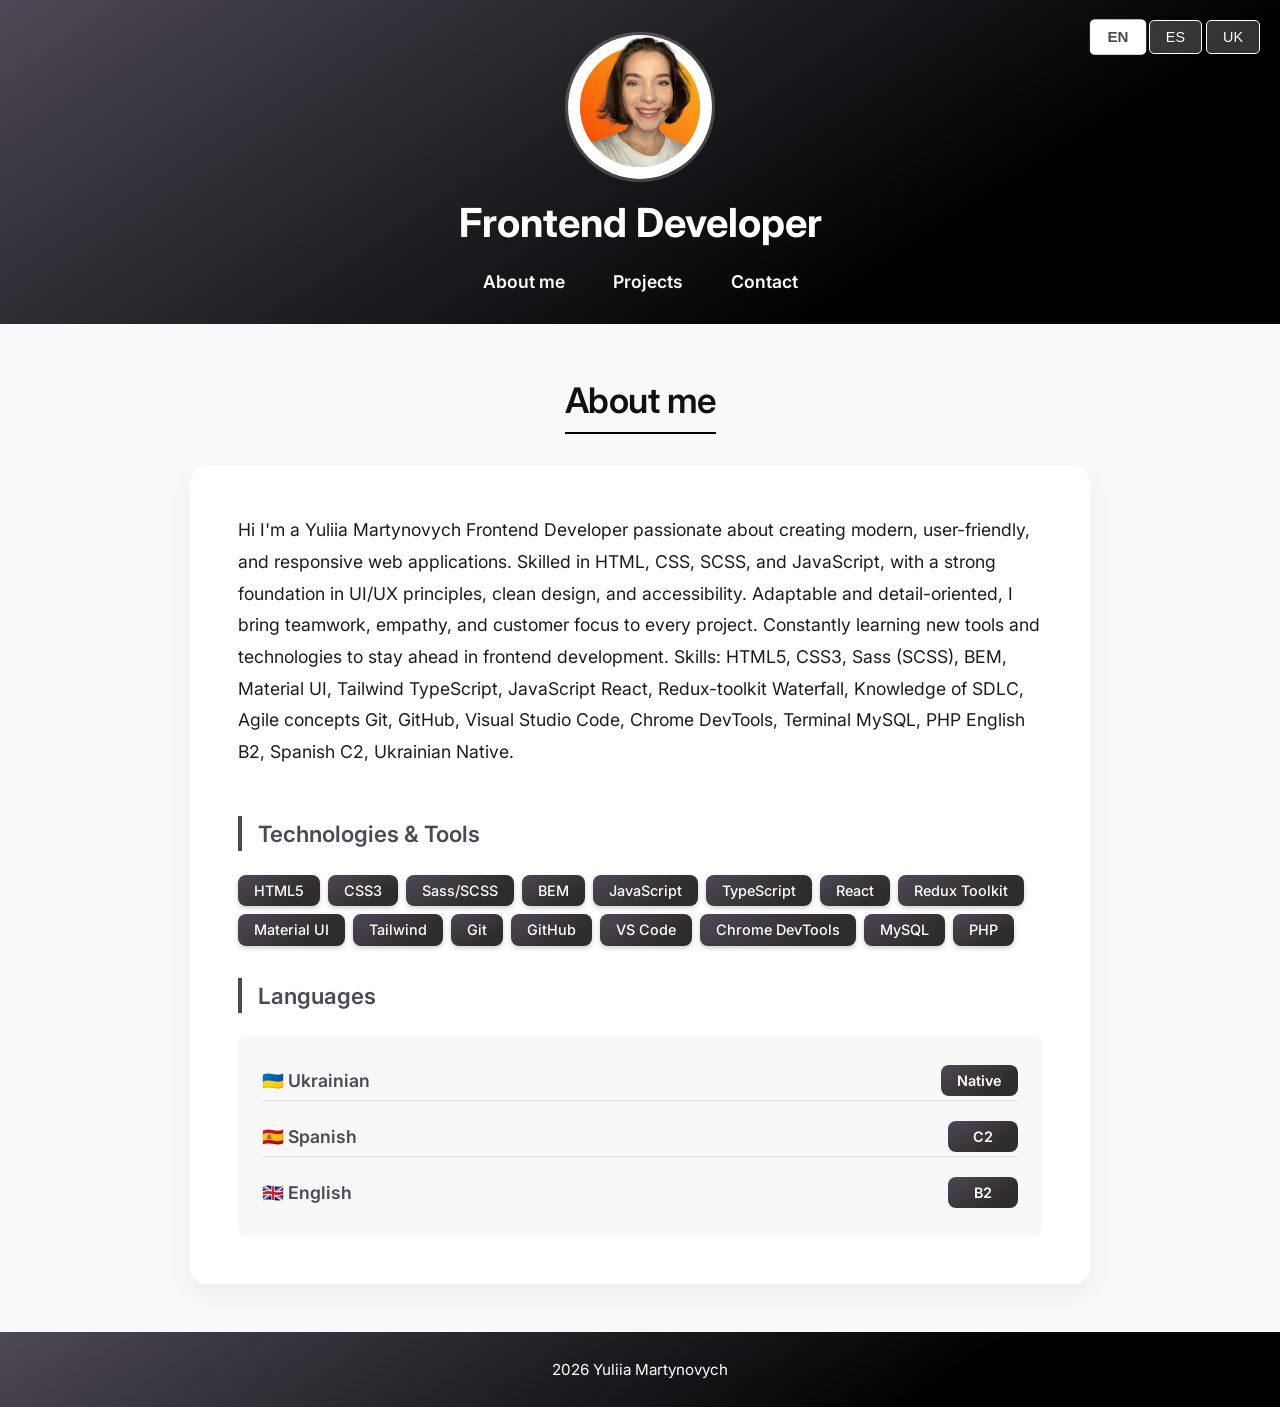
==== commit d738c1d3: "update about me, projects and contact" ====
--- a/index.html
+++ b/index.html
@@ -10,7 +10,6 @@
       href="https://fonts.googleapis.com/css2?family=Inter:wght@400;600;700&display=swap"
       rel="stylesheet"
     />
-
     <link rel="icon" type="image/x-icon" href="img/YM.ico" />
   </head>
   <body>
@@ -61,12 +60,59 @@
         </ul>
       </nav>
     </header>
+
     <main>
-      <section class="about" id="about">
+      <section class="section about" id="about">
         <h2 data-translate="about">About me</h2>
-        <p data-translate="welcome"></p>
+
+        <div class="about__content">
+          <div class="about__intro">
+            <p class="about__text" data-translate="welcome"></p>
+          </div>
+
+          <div class="about__skills-section">
+            <h3 class="about__subtitle">Technologies & Tools</h3>
+            <div class="about__skills">
+              <span class="about__skill">HTML5</span>
+              <span class="about__skill">CSS3</span>
+              <span class="about__skill">Sass/SCSS</span>
+              <span class="about__skill">BEM</span>
+              <span class="about__skill">JavaScript</span>
+              <span class="about__skill">TypeScript</span>
+              <span class="about__skill">React</span>
+              <span class="about__skill">Redux Toolkit</span>
+              <span class="about__skill">Material UI</span>
+              <span class="about__skill">Tailwind</span>
+              <span class="about__skill">Git</span>
+              <span class="about__skill">GitHub</span>
+              <span class="about__skill">VS Code</span>
+              <span class="about__skill">Chrome DevTools</span>
+              <span class="about__skill">MySQL</span>
+              <span class="about__skill">PHP</span>
+            </div>
+          </div>
+
+          <div class="about__languages-section">
+            <h3 class="about__subtitle">Languages</h3>
+            <div class="about__languages">
+              <div class="about__language">
+                <span class="about__language-name">🇺🇦 Ukrainian</span>
+                <span class="about__language-level">Native</span>
+              </div>
+              <div class="about__language">
+                <span class="about__language-name">🇪🇸 Spanish</span>
+                <span class="about__language-level">C2</span>
+              </div>
+              <div class="about__language">
+                <span class="about__language-name">🇬🇧 English</span>
+                <span class="about__language-level">B2</span>
+              </div>
+            </div>
+          </div>
+        </div>
       </section>
     </main>
+
     <footer class="footer" role="contentinfo">
       <p class="footer__text">
         <span id="current-year"></span> Yuliia Martynovych
--- a/css/style.css
+++ b/css/style.css
@@ -675,3 +675,138 @@
     height: 120px;
   }
 }
+
+/* ===== ABOUT PAGE MEJORADA ===== */
+.about {
+  padding: var(--space-2xl) var(--space-md);
+}
+
+.about__content {
+  max-width: 900px;
+  margin: 0 auto;
+  background: white;
+  border-radius: var(--radius-lg);
+  padding: var(--space-2xl);
+  box-shadow: var(--shadow-lg);
+  transition: var(--transition-base);
+  text-align: left;
+}
+
+.about__content:hover {
+  box-shadow: var(--card-hover-shadow);
+  transform: translateY(-5px);
+}
+
+.about__intro {
+  margin-bottom: var(--space-2xl);
+}
+
+.about__text {
+  font-size: clamp(1rem, 2vw, 1.1rem);
+  line-height: 1.8;
+  color: var(--text-dark);
+  white-space: pre-line; /* Дозволяє переносити рядки */
+}
+
+.about__subtitle {
+  color: var(--active-color);
+  margin: var(--space-xl) 0 var(--space-lg);
+  font-size: clamp(1.2rem, 3vw, 1.4rem);
+  border-left: 4px solid var(--active-color);
+  padding-left: var(--space-md);
+  font-weight: 600;
+}
+
+.about__skills {
+  display: flex;
+  flex-wrap: wrap;
+  gap: var(--space-sm);
+  margin-top: var(--space-md);
+}
+
+.about__skill {
+  background: var(--primary-gradient);
+  color: white;
+  padding: var(--space-xs) var(--space-md);
+  border-radius: var(--radius-md);
+  font-size: 0.9rem;
+  font-weight: 500;
+  transition: var(--transition-bounce);
+  box-shadow: var(--shadow-sm);
+}
+
+.about__skill:hover {
+  transform: scale(1.1) translateY(-2px);
+  box-shadow: var(--shadow-md);
+}
+
+.about__languages {
+  display: flex;
+  flex-direction: column;
+  gap: var(--space-md);
+  margin-top: var(--space-md);
+  background: #f8f8f8;
+  padding: var(--space-lg);
+  border-radius: var(--radius-md);
+}
+
+.about__language {
+  display: flex;
+  align-items: center;
+  justify-content: space-between;
+  padding: var(--space-xs) 0;
+  border-bottom: 1px solid #e0e0e0;
+}
+
+.about__language:last-child {
+  border-bottom: none;
+}
+
+.about__language-name {
+  font-weight: 600;
+  color: var(--active-color);
+  font-size: 1.1rem;
+}
+
+.about__language-level {
+  background: var(--primary-gradient);
+  color: white;
+  padding: var(--space-xs) var(--space-md);
+  border-radius: var(--radius-md);
+  font-weight: 600;
+  font-size: 0.9rem;
+  min-width: 70px;
+  text-align: center;
+}
+
+/* Для мобільних пристроїв */
+@media (max-width: 768px) {
+  .about__content {
+    padding: var(--space-lg);
+  }
+
+  .about__skills {
+    gap: var(--space-xs);
+  }
+
+  .about__skill {
+    font-size: 0.8rem;
+    padding: 0.2rem 0.8rem;
+  }
+
+  .about__language {
+    flex-direction: column;
+    align-items: flex-start;
+    gap: var(--space-xs);
+  }
+
+  .about__language-level {
+    align-self: flex-start;
+  }
+}
+
+@media (max-width: 480px) {
+  .about__content {
+    padding: var(--space-md);
+  }
+}
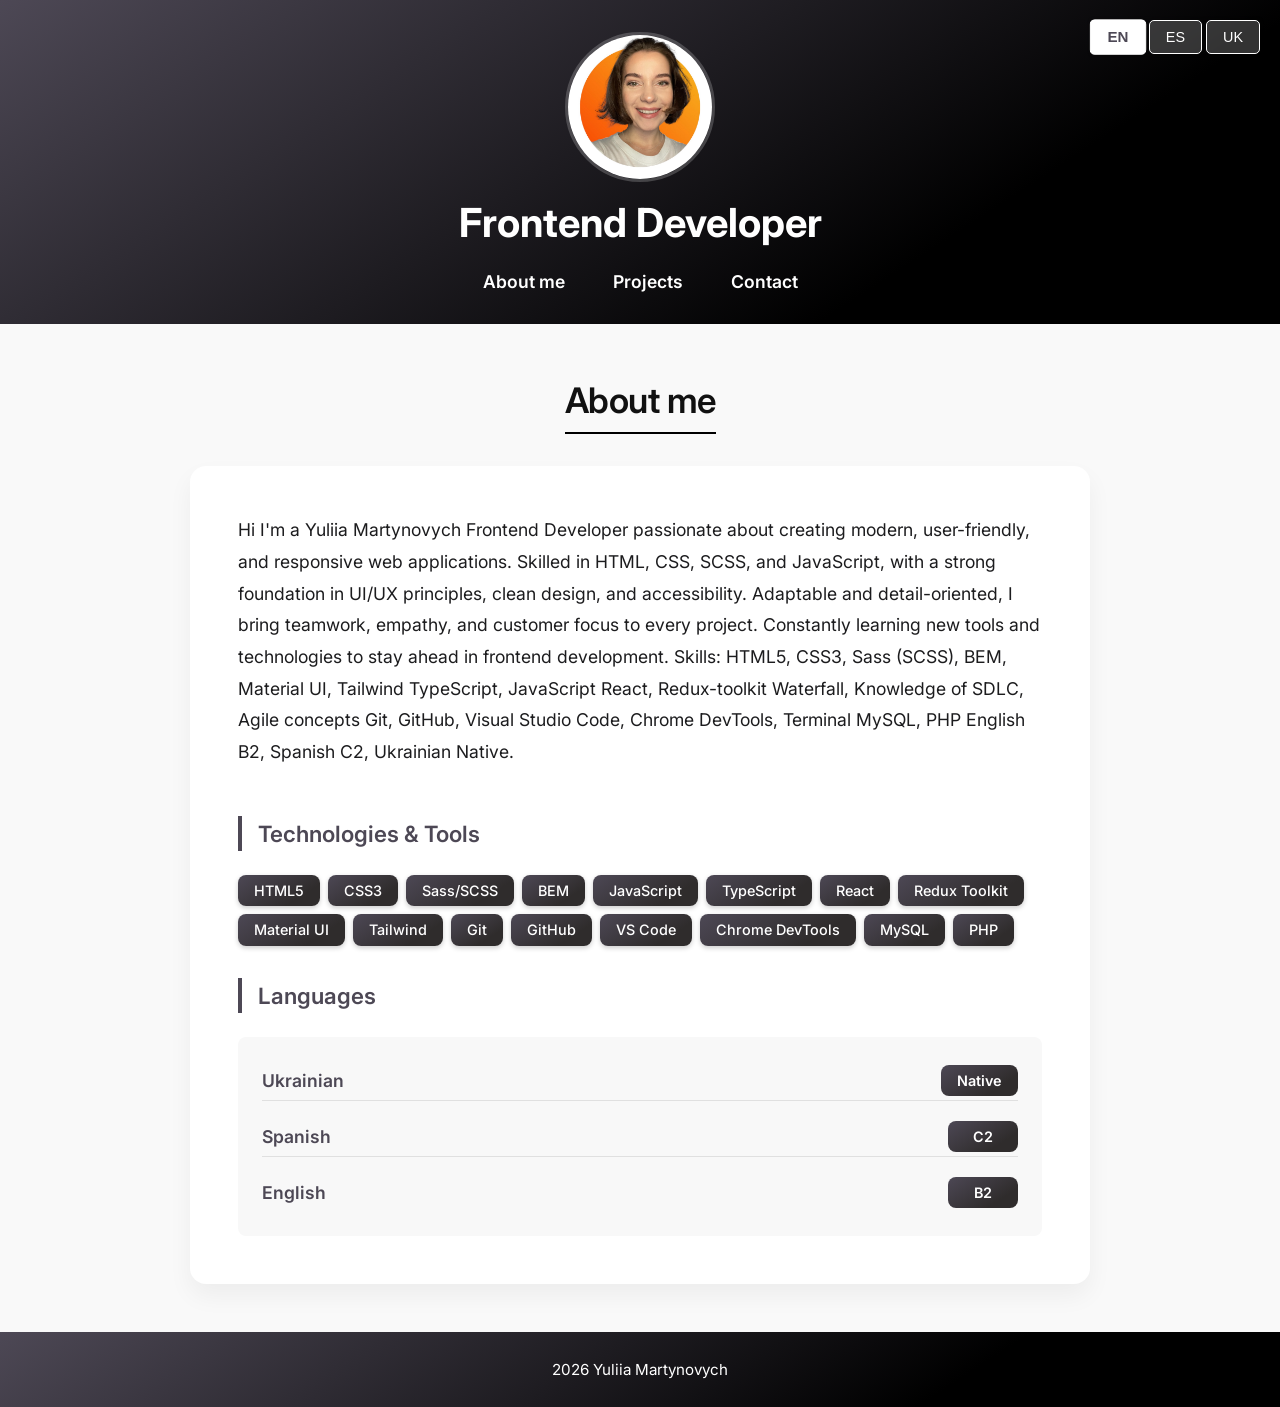
==== commit 41b5e0df: "update contact" ====
--- a/index.html
+++ b/index.html
@@ -96,15 +96,15 @@
             <h3 class="about__subtitle">Languages</h3>
             <div class="about__languages">
               <div class="about__language">
-                <span class="about__language-name">🇺🇦 Ukrainian</span>
+                <span class="about__language-name">Ukrainian</span>
                 <span class="about__language-level">Native</span>
               </div>
               <div class="about__language">
-                <span class="about__language-name">🇪🇸 Spanish</span>
+                <span class="about__language-name">Spanish</span>
                 <span class="about__language-level">C2</span>
               </div>
               <div class="about__language">
-                <span class="about__language-name">🇬🇧 English</span>
+                <span class="about__language-name">English</span>
                 <span class="about__language-level">B2</span>
               </div>
             </div>
